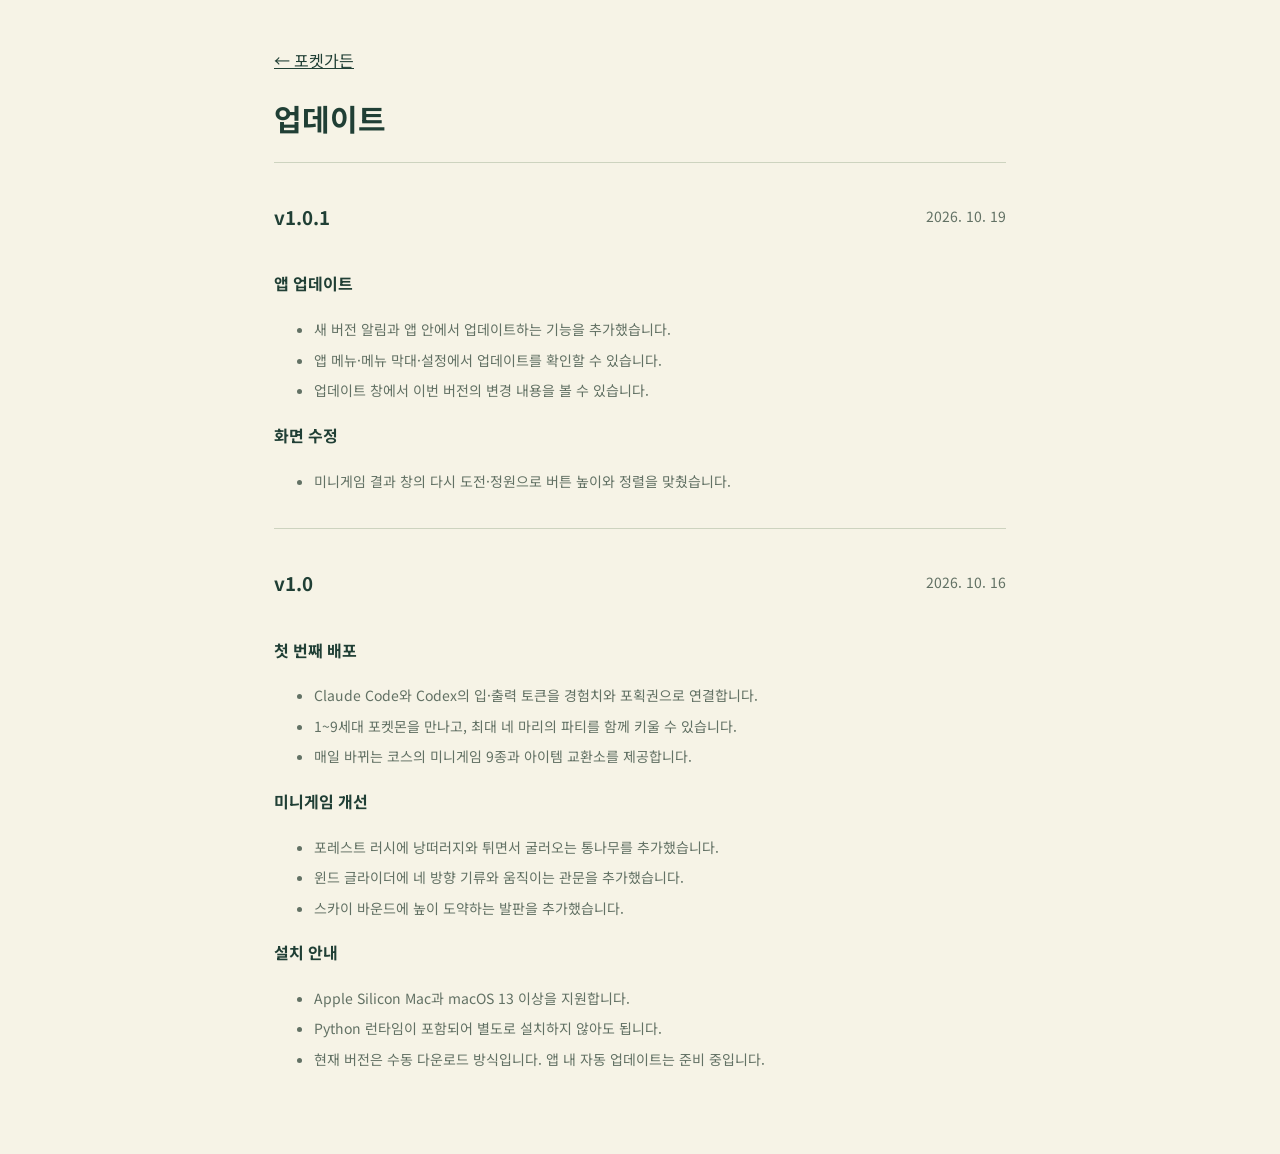
==== docs/release-notes.html @ b60295be "Update download website and release notes" ====
<!doctype html><html lang="ko"><meta charset="utf-8"><meta name="viewport" content="width=device-width, initial-scale=1"><title>포켓가든 업데이트</title><link rel="stylesheet" href="style.css?v=20261016-font-fix"><body><main class="release-page"><a href="./">← 포켓가든</a><h1>업데이트</h1><article class="release"><header><h3>v1.0.1</h3><time datetime="2026-10-19">2026. 10. 19</time></header><h4>앱 업데이트</h4><ul><li>새 버전 알림과 앱 안에서 업데이트하는 기능을 추가했습니다.</li><li>앱 메뉴·메뉴 막대·설정에서 업데이트를 확인할 수 있습니다.</li><li>업데이트 창에서 이번 버전의 변경 내용을 볼 수 있습니다.</li></ul><h4>화면 수정</h4><ul><li>미니게임 결과 창의 다시 도전·정원으로 버튼 높이와 정렬을 맞췄습니다.</li></ul></article><article class="release"><header><h3>v1.0</h3><time datetime="2026-10-16">2026. 10. 16</time></header><h4>첫 번째 배포</h4><ul><li>Claude Code와 Codex의 입·출력 토큰을 경험치와 포획권으로 연결합니다.</li><li>1~9세대 포켓몬을 만나고, 최대 네 마리의 파티를 함께 키울 수 있습니다.</li><li>매일 바뀌는 코스의 미니게임 9종과 아이템 교환소를 제공합니다.</li></ul><h4>미니게임 개선</h4><ul><li>포레스트 러시에 낭떠러지와 튀면서 굴러오는 통나무를 추가했습니다.</li><li>윈드 글라이더에 네 방향 기류와 움직이는 관문을 추가했습니다.</li><li>스카이 바운드에 높이 도약하는 발판을 추가했습니다.</li></ul><h4>설치 안내</h4><ul><li>Apple Silicon Mac과 macOS 13 이상을 지원합니다.</li><li>Python 런타임이 포함되어 별도로 설치하지 않아도 됩니다.</li><li>현재 버전은 수동 다운로드 방식입니다. 앱 내 자동 업데이트는 준비 중입니다.</li></ul></article></main></body></html>
---- docs/style.css ----
@import url('https://fonts.googleapis.com/css2?family=Noto+Sans+KR:wght@400;500;600;700;800;900&display=swap');
:root{--paper:#f6f3e6;--ink:#203f35;--muted:#627164;--line:#cdd3bf;--green:#738750}*{box-sizing:border-box}html{scroll-behavior:smooth;scroll-padding-top:90px}body{margin:0;background:var(--paper);color:var(--ink);font-family:'Noto Sans KR','Apple SD Gothic Neo',sans-serif;word-break:keep-all;line-height:1.6}a{color:inherit}button{font:inherit}button,a{-webkit-tap-highlight-color:transparent}a:focus-visible,button:focus-visible,summary:focus-visible{outline:3px solid #ad6a20;outline-offset:5px}.wrap{max-width:1160px;margin:auto;padding:0 32px}.site-header{border-bottom:1px solid var(--line);background:#f6f3e6f2;position:sticky;top:0;z-index:5;backdrop-filter:blur(12px)}nav{height:76px;display:flex;align-items:center;justify-content:space-between;gap:20px}.brand{display:flex;align-items:center;gap:10px;text-decoration:none;font-weight:800;font-size:22px}.brand img{width:27px;image-rendering:pixelated}.navlinks{display:flex;align-items:center;gap:28px;font-size:13px;font-weight:600}.navlinks a{text-decoration:none}.navlinks a:hover{text-decoration:underline;text-underline-offset:4px}.navdownload{background:var(--ink);color:var(--paper);padding:10px 18px;border-radius:6px}.hero{padding:76px 0 80px;display:grid;grid-template-columns:1fr 1fr;gap:50px;align-items:center}.eyebrow{font-size:13px;color:var(--muted);margin:0}.hero h1{font-size:clamp(38px,4.5vw,60px);letter-spacing:-2.5px;line-height:1.25;font-weight:800;margin:20px 0 24px}.hero h1 em{font-style:normal;color:var(--green)}.lead{font-size:17px;color:var(--muted);line-height:1.85;margin:0 0 30px}.download{display:inline-flex;align-items:center;justify-content:center;gap:12px;padding:16px 25px;min-height:56px;border-radius:7px;background:var(--ink);color:#fff6dc;text-decoration:none;font-weight:700;font-size:16px;box-shadow:0 3px 0 #132d25;transition:background .15s}.download:hover{background:#315743}.download svg{width:20px;height:20px;fill:none;stroke:currentColor;stroke-width:1.8}.compatibility{font-size:12px;margin:18px 0 3px;color:var(--muted)}.meta{font-size:12px;color:var(--muted);margin:0}.meta a{margin-left:14px;text-underline-offset:3px}.scene{position:relative;min-height:380px;background:#dbe5bc;overflow:hidden;border-radius:110px 110px 12px 12px;border:1px solid #b9c8a0;box-shadow:8px 9px 0 #e6e9d8;isolation:isolate}.scene:before{content:'';position:absolute;inset:0;background:radial-gradient(ellipse at 70% 24%,#fff7d6 0 9%,transparent 9.2%),linear-gradient(155deg,#cadfca,#dce4b6 65%);z-index:-2}.hill{position:absolute;width:700px;height:400px;left:-75px;bottom:-250px;background:#a4bf83;border-radius:50%;transform:rotate(-10deg);z-index:-1}.hill.second{bottom:-310px;left:-240px;background:#7f9e65;transform:rotate(9deg)}.scene .pixel{position:absolute;width:160px;height:160px;object-fit:contain;image-rendering:pixelated;filter:drop-shadow(0 8px 0 #4d75441c)}.scene .p1{left:1%;bottom:54px}.scene .p4{left:32%;bottom:80px;width:180px;height:180px}.scene .p7{right:0;bottom:38px}.scene .grass{position:absolute;width:65px;bottom:18px;left:30px;image-rendering:pixelated}.spark{position:absolute;font:24px Georgia;color:#fffbd5;top:90px;right:40px}h2{font-size:32px;letter-spacing:-1.2px;line-height:1.4;margin:0}p{margin-top:0}.section-lead{font-size:14px;color:var(--muted);margin:12px 0 0}.overview{border-top:1px solid var(--line);padding:64px 0;display:grid;grid-template-columns:.85fr 1.3fr;gap:60px;align-items:center}.features{margin:28px 0 0}.features>div{padding:14px 0;border-top:1px solid var(--line)}.features dt{font-size:15px;font-weight:700}.features dd{font-size:13px;color:var(--muted);margin:5px 0 0}figure{margin:0;min-width:0}.shotbutton{position:relative;display:block;width:100%;padding:0;border:1px solid #b4bea7;border-radius:8px;overflow:hidden;cursor:zoom-in;background:#dde3cf}.shot{width:100%;height:auto;display:block}.zoom-label{position:absolute;right:12px;bottom:12px;background:#f6f3e6eb;border-radius:4px;padding:4px 10px;font-size:11px;color:var(--ink)}figcaption{text-align:right;font-size:11px;color:var(--muted);padding-top:10px}.section{border-top:1px solid var(--line);padding:60px 0}.install{display:grid;grid-template-columns:1fr 360px;gap:38px 80px}.install-steps{list-style:none;counter-reset:install;display:grid;gap:20px;padding:0;margin:28px 0 0}.install-steps li{counter-increment:install;position:relative;padding-left:40px}.install-steps li:before{content:counter(install);position:absolute;left:0;top:1px;width:25px;height:25px;border:1px solid #acb998;text-align:center;border-radius:50%;font-size:12px;line-height:25px}.install-steps b{font-size:14px}.install-steps span{display:block;font-size:13px;color:var(--muted);margin-top:4px}.download-panel{padding:30px;background:#e9edda;border:1px solid #ccd4ba;border-radius:8px;align-self:start}.download-panel img{image-rendering:pixelated}.download-panel h3{margin:15px 0 5px;font-size:20px}.download-panel h3 span{font-weight:400;font-size:12px;margin-left:5px;color:var(--muted)}.download-panel p{font-size:12px;color:var(--muted);margin:0 0 22px}.download-panel .download{width:100%;padding-left:12px;padding-right:12px}.download-panel small{display:block;text-align:center;font-size:11px;color:var(--muted);margin-top:15px}.faq{grid-column:1/-1}.faq details{border-top:1px solid var(--line);padding:17px 0}.faq summary,.release-toggle summary{cursor:pointer;font-size:14px;font-weight:600}.faq p{font-size:13px;color:var(--muted);line-height:1.9;margin:12px 0 0;max-width:730px}.updates-heading{display:flex;justify-content:space-between;gap:20px;align-items:center;margin-bottom:24px}.updates-heading h2{font-size:25px}.textlink{font-size:12px;text-underline-offset:4px}.release-toggle{border-top:1px solid var(--line);padding:18px 0}.release-toggle summary{display:flex;align-items:center;gap:18px;list-style:none}.release-toggle summary::-webkit-details-marker{display:none}.release-toggle summary:after{content:'+';margin-left:auto;font-size:22px;font-weight:400}.release-toggle[open] summary:after{content:'−'}.release-toggle time{font-size:12px;color:var(--muted);font-weight:400}.release-toggle h4{font-size:13px;margin:20px 0 8px}.release-toggle ul{padding-left:19px;font-size:13px;color:var(--muted);line-height:1.9}.release-toggle p{font-size:13px;color:var(--muted)}footer{border-top:1px solid var(--line);padding:24px 0;font-size:11px;color:var(--muted)}footer .wrap{display:flex;justify-content:space-between;gap:20px}dialog{border:0;padding:16px;max-width:min(92vw,1080px);max-height:90vh;background:var(--paper);border-radius:10px}dialog::backdrop{background:#10271edd;backdrop-filter:blur(6px)}dialog img{max-width:100%;max-height:76vh;display:block;margin:auto}dialog button{display:block;margin:12px 0 0 auto;padding:9px 16px;background:var(--ink);color:white;border:0;border-radius:4px}.pending{background:#586c5d}.download-state{font-size:12px;color:var(--muted);margin:12px 0 0}.release-page{max-width:780px;padding:48px 24px;margin:auto}.release-page h1{font-size:30px}.release-page .release header{display:flex;justify-content:space-between;align-items:center}.release-page .release{border-top:1px solid var(--line);padding:20px 0}.release-page time,.release-page li{color:var(--muted);font-size:14px}.release-page li{margin:8px 0}@media(max-width:800px){.wrap{padding:0 22px}nav{height:68px}.brand{font-size:19px}.navlinks{gap:18px}.navlinks>a:first-child{display:none}.navdownload{padding:9px 12px}.hero{grid-template-columns:1fr;padding:38px 0 44px;gap:30px}.hero h1{font-size:42px;letter-spacing:-1.8px}.lead{font-size:15px;margin-bottom:24px}.scene{min-height:260px;border-radius:80px 80px 8px 8px}.scene .pixel{width:125px;height:125px}.scene .p1{left:0;bottom:24px}.scene .p4{left:31%;bottom:44px;width:135px;height:135px}.scene .p7{right:-5px;bottom:10px}.scene .grass{width:45px;bottom:10px;left:22px}.spark{top:50px;right:25px}.hill{bottom:-300px}.hill.second{bottom:-355px}.overview{grid-template-columns:1fr;padding:40px 0;gap:24px}.overview h2 br{display:none}h2{font-size:26px}.features{margin-top:20px}.install{grid-template-columns:1fr;gap:28px}.section{padding:40px 0}.download-panel{padding:24px}.faq{grid-column:auto}.release-toggle summary{gap:12px}footer .wrap{display:grid;gap:5px}.hero-copy .download{width:100%;max-width:350px}.compatibility{margin-top:16px}}@media(max-width:360px){.wrap{padding:0 16px}.hero h1{font-size:36px}.navlinks{gap:12px}.brand{font-size:17px}}@media(prefers-reduced-motion:reduce){html{scroll-behavior:auto}.download{transition:none}}

.moment-grid{display:grid;grid-template-columns:1fr 1fr;gap:28px;margin-top:28px}.moment-grid .shot{aspect-ratio:16/10;object-fit:contain;background:#202b35}.moment-grid figcaption{text-align:left;padding-top:16px}.moment-grid figcaption strong{display:block;font-size:16px;color:var(--ink);font-weight:700}.moment-grid figcaption span{display:block;font-size:13px;margin-top:5px}.capture-note{font-size:11px;color:var(--muted);margin:22px 0 0}@media(max-width:800px){.moment-grid{grid-template-columns:1fr;gap:28px}.moment-grid figcaption strong{font-size:15px}}

.preview-film{margin-top:28px;max-width:860px}.preview-film video{display:block;width:100%;aspect-ratio:16/9;background:#202b35;border-radius:8px}.game-shots{grid-template-columns:repeat(3,minmax(0,1fr))}.game-shots .shot{aspect-ratio:1.22;object-fit:cover;object-position:center}.game-shots figcaption strong{font-size:15px}#install-guide{width:min(92vw,560px);padding:32px}#install-guide h2{font-size:24px;padding-right:28px}#install-guide p{font-size:14px;color:var(--muted);margin-top:14px}#install-guide .guide-close{position:absolute;right:16px;top:12px;margin:0;font-size:20px}#install-guide details{margin:24px 0;font-size:14px}#install-guide .download{font-size:14px}.guide-retry:not([href]){display:none}@media(max-width:800px){.game-shots{grid-template-columns:1fr}.game-shots .shot{aspect-ratio:1.22}#install-guide{padding:24px}#install-guide h2{font-size:21px}}
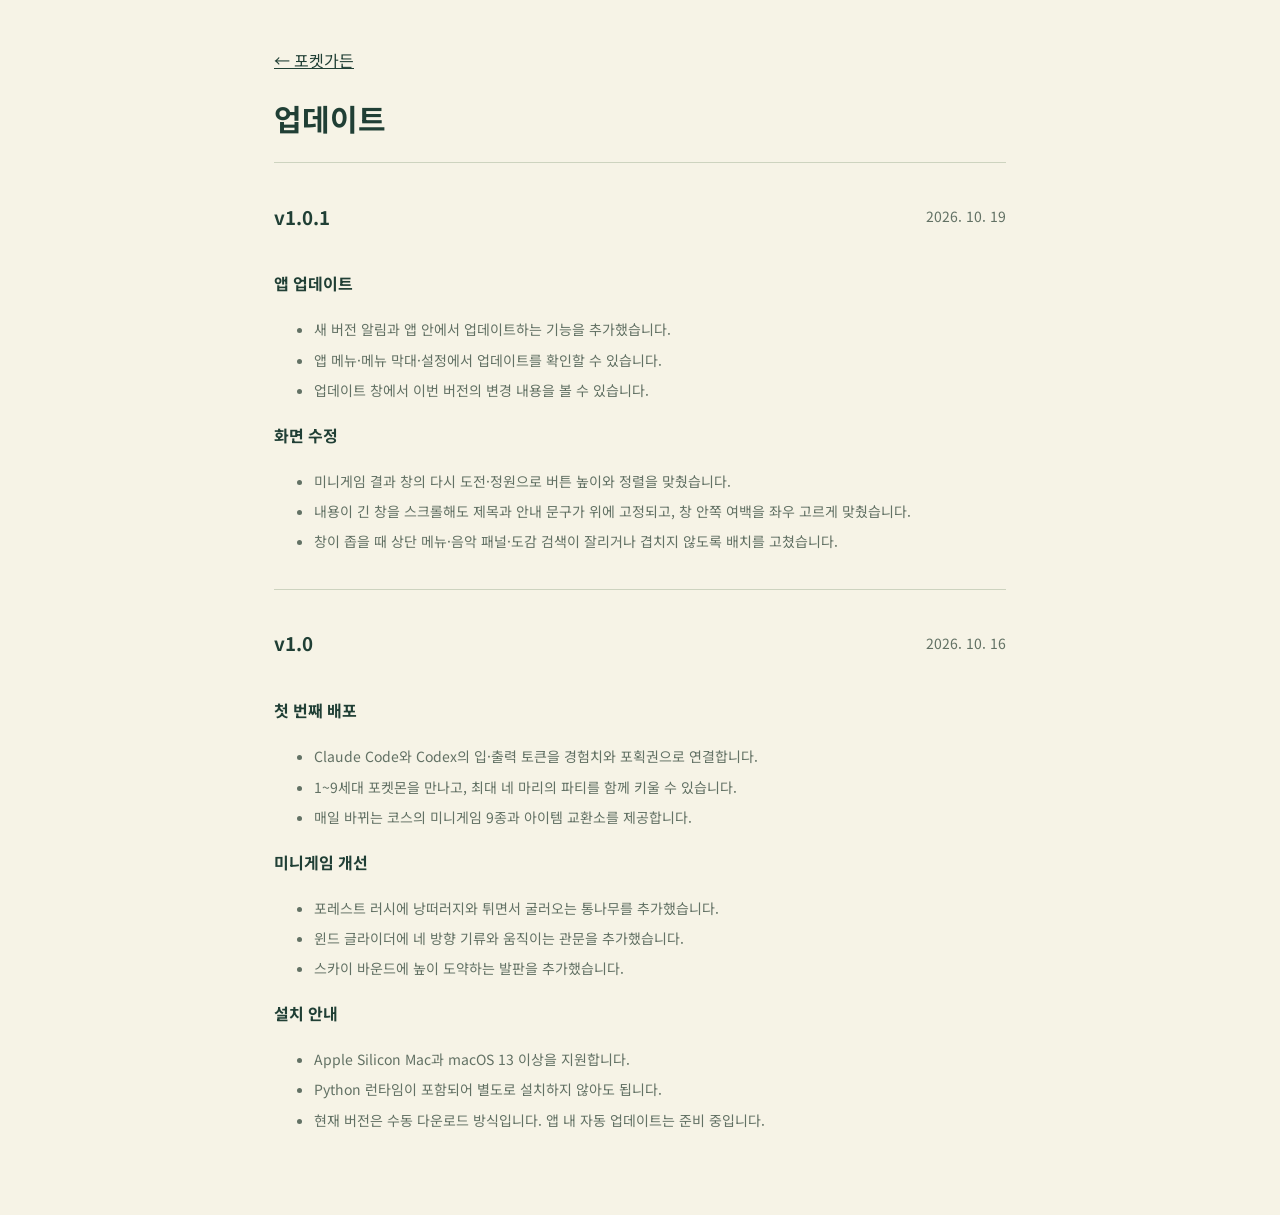
==== commit f998af47: "Update download website and release notes" ====
--- a/docs/release-notes.html
+++ b/docs/release-notes.html
@@ -1 +1 @@
-<!doctype html><html lang="ko"><meta charset="utf-8"><meta name="viewport" content="width=device-width, initial-scale=1"><title>포켓가든 업데이트</title><link rel="stylesheet" href="style.css?v=20261016-font-fix"><body><main class="release-page"><a href="./">← 포켓가든</a><h1>업데이트</h1><article class="release"><header><h3>v1.0.1</h3><time datetime="2026-10-19">2026. 10. 19</time></header><h4>앱 업데이트</h4><ul><li>새 버전 알림과 앱 안에서 업데이트하는 기능을 추가했습니다.</li><li>앱 메뉴·메뉴 막대·설정에서 업데이트를 확인할 수 있습니다.</li><li>업데이트 창에서 이번 버전의 변경 내용을 볼 수 있습니다.</li></ul><h4>화면 수정</h4><ul><li>미니게임 결과 창의 다시 도전·정원으로 버튼 높이와 정렬을 맞췄습니다.</li></ul></article><article class="release"><header><h3>v1.0</h3><time datetime="2026-10-16">2026. 10. 16</time></header><h4>첫 번째 배포</h4><ul><li>Claude Code와 Codex의 입·출력 토큰을 경험치와 포획권으로 연결합니다.</li><li>1~9세대 포켓몬을 만나고, 최대 네 마리의 파티를 함께 키울 수 있습니다.</li><li>매일 바뀌는 코스의 미니게임 9종과 아이템 교환소를 제공합니다.</li></ul><h4>미니게임 개선</h4><ul><li>포레스트 러시에 낭떠러지와 튀면서 굴러오는 통나무를 추가했습니다.</li><li>윈드 글라이더에 네 방향 기류와 움직이는 관문을 추가했습니다.</li><li>스카이 바운드에 높이 도약하는 발판을 추가했습니다.</li></ul><h4>설치 안내</h4><ul><li>Apple Silicon Mac과 macOS 13 이상을 지원합니다.</li><li>Python 런타임이 포함되어 별도로 설치하지 않아도 됩니다.</li><li>현재 버전은 수동 다운로드 방식입니다. 앱 내 자동 업데이트는 준비 중입니다.</li></ul></article></main></body></html>+<!doctype html><html lang="ko"><meta charset="utf-8"><meta name="viewport" content="width=device-width, initial-scale=1"><title>포켓가든 업데이트</title><link rel="stylesheet" href="style.css?v=20261016-font-fix"><body><main class="release-page"><a href="./">← 포켓가든</a><h1>업데이트</h1><article class="release"><header><h3>v1.0.1</h3><time datetime="2026-10-19">2026. 10. 19</time></header><h4>앱 업데이트</h4><ul><li>새 버전 알림과 앱 안에서 업데이트하는 기능을 추가했습니다.</li><li>앱 메뉴·메뉴 막대·설정에서 업데이트를 확인할 수 있습니다.</li><li>업데이트 창에서 이번 버전의 변경 내용을 볼 수 있습니다.</li></ul><h4>화면 수정</h4><ul><li>미니게임 결과 창의 다시 도전·정원으로 버튼 높이와 정렬을 맞췄습니다.</li><li>내용이 긴 창을 스크롤해도 제목과 안내 문구가 위에 고정되고, 창 안쪽 여백을 좌우 고르게 맞췄습니다.</li><li>창이 좁을 때 상단 메뉴·음악 패널·도감 검색이 잘리거나 겹치지 않도록 배치를 고쳤습니다.</li></ul></article><article class="release"><header><h3>v1.0</h3><time datetime="2026-10-16">2026. 10. 16</time></header><h4>첫 번째 배포</h4><ul><li>Claude Code와 Codex의 입·출력 토큰을 경험치와 포획권으로 연결합니다.</li><li>1~9세대 포켓몬을 만나고, 최대 네 마리의 파티를 함께 키울 수 있습니다.</li><li>매일 바뀌는 코스의 미니게임 9종과 아이템 교환소를 제공합니다.</li></ul><h4>미니게임 개선</h4><ul><li>포레스트 러시에 낭떠러지와 튀면서 굴러오는 통나무를 추가했습니다.</li><li>윈드 글라이더에 네 방향 기류와 움직이는 관문을 추가했습니다.</li><li>스카이 바운드에 높이 도약하는 발판을 추가했습니다.</li></ul><h4>설치 안내</h4><ul><li>Apple Silicon Mac과 macOS 13 이상을 지원합니다.</li><li>Python 런타임이 포함되어 별도로 설치하지 않아도 됩니다.</li><li>현재 버전은 수동 다운로드 방식입니다. 앱 내 자동 업데이트는 준비 중입니다.</li></ul></article></main></body></html>
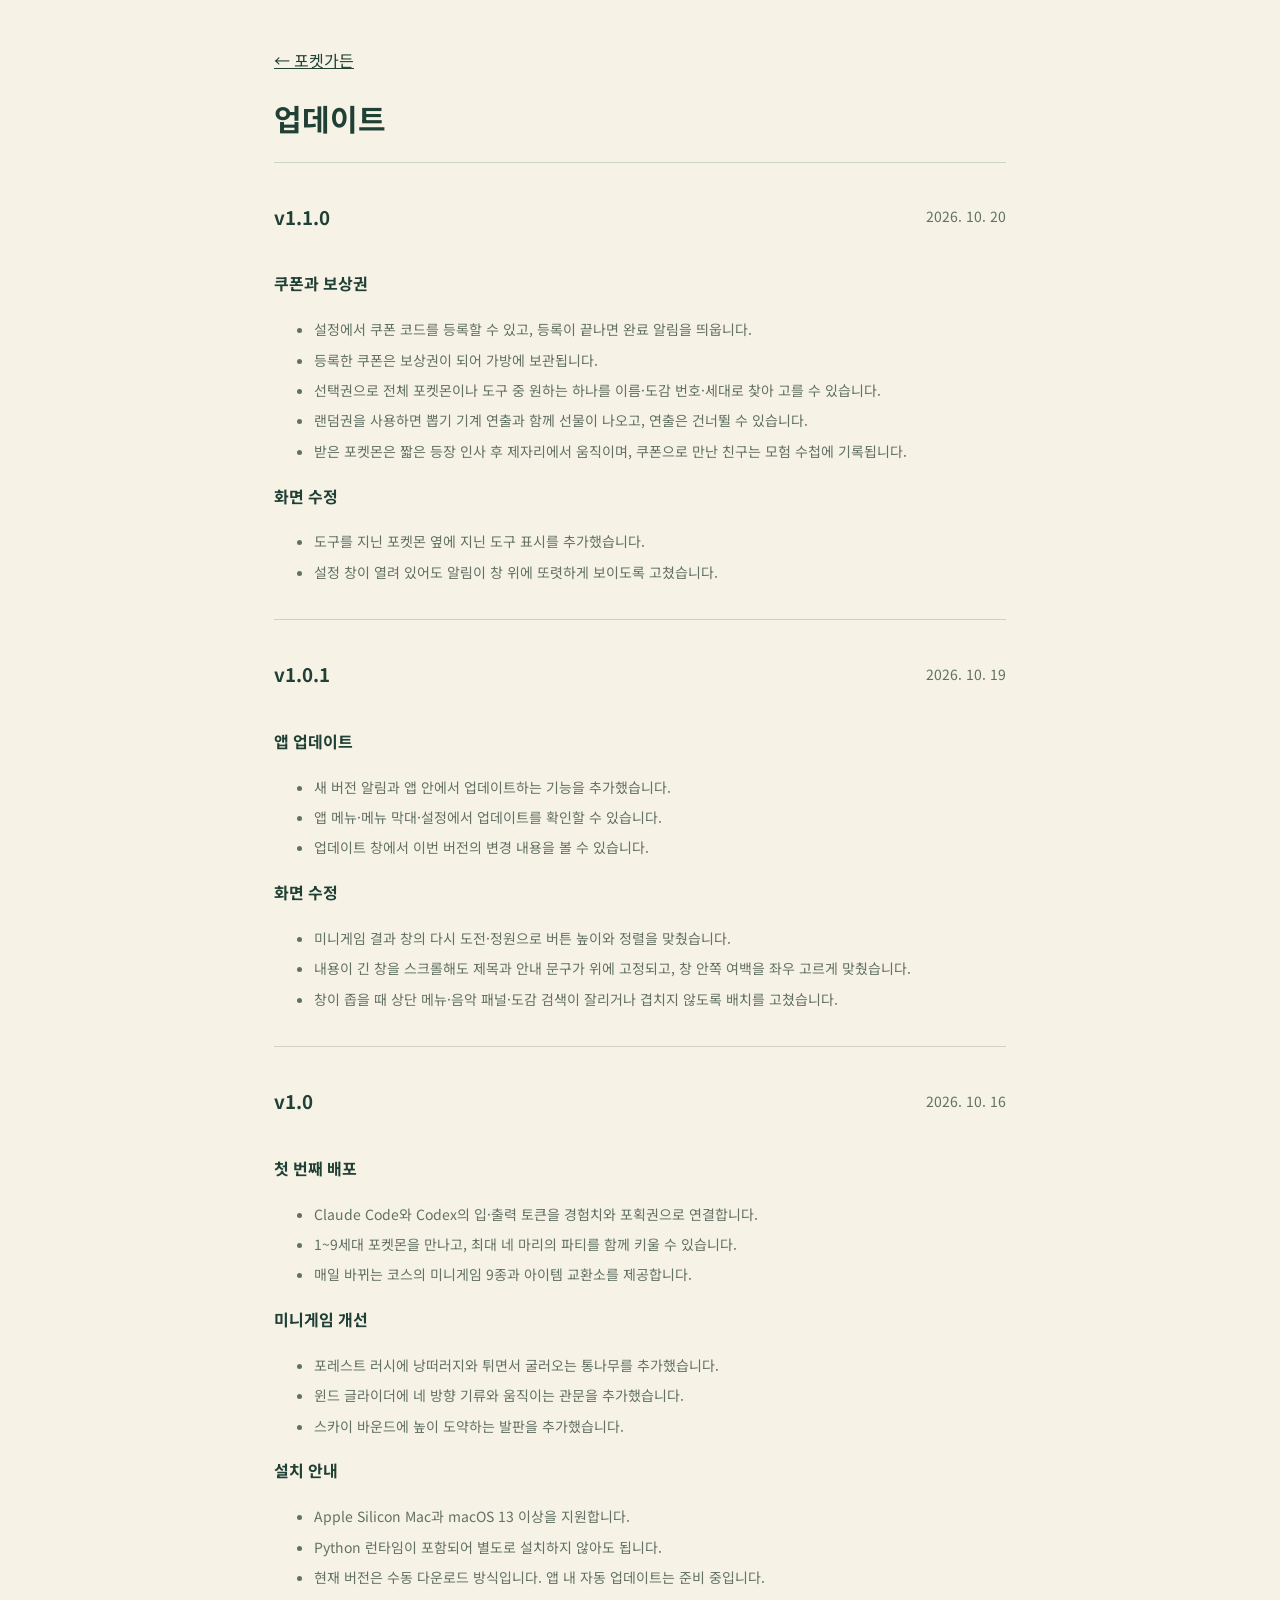
==== commit d2b3bb92: "Update download website and release notes" ====
--- a/docs/release-notes.html
+++ b/docs/release-notes.html
@@ -1 +1 @@
-<!doctype html><html lang="ko"><meta charset="utf-8"><meta name="viewport" content="width=device-width, initial-scale=1"><title>포켓가든 업데이트</title><link rel="stylesheet" href="style.css?v=20261016-font-fix"><body><main class="release-page"><a href="./">← 포켓가든</a><h1>업데이트</h1><article class="release"><header><h3>v1.0.1</h3><time datetime="2026-10-19">2026. 10. 19</time></header><h4>앱 업데이트</h4><ul><li>새 버전 알림과 앱 안에서 업데이트하는 기능을 추가했습니다.</li><li>앱 메뉴·메뉴 막대·설정에서 업데이트를 확인할 수 있습니다.</li><li>업데이트 창에서 이번 버전의 변경 내용을 볼 수 있습니다.</li></ul><h4>화면 수정</h4><ul><li>미니게임 결과 창의 다시 도전·정원으로 버튼 높이와 정렬을 맞췄습니다.</li><li>내용이 긴 창을 스크롤해도 제목과 안내 문구가 위에 고정되고, 창 안쪽 여백을 좌우 고르게 맞췄습니다.</li><li>창이 좁을 때 상단 메뉴·음악 패널·도감 검색이 잘리거나 겹치지 않도록 배치를 고쳤습니다.</li></ul></article><article class="release"><header><h3>v1.0</h3><time datetime="2026-10-16">2026. 10. 16</time></header><h4>첫 번째 배포</h4><ul><li>Claude Code와 Codex의 입·출력 토큰을 경험치와 포획권으로 연결합니다.</li><li>1~9세대 포켓몬을 만나고, 최대 네 마리의 파티를 함께 키울 수 있습니다.</li><li>매일 바뀌는 코스의 미니게임 9종과 아이템 교환소를 제공합니다.</li></ul><h4>미니게임 개선</h4><ul><li>포레스트 러시에 낭떠러지와 튀면서 굴러오는 통나무를 추가했습니다.</li><li>윈드 글라이더에 네 방향 기류와 움직이는 관문을 추가했습니다.</li><li>스카이 바운드에 높이 도약하는 발판을 추가했습니다.</li></ul><h4>설치 안내</h4><ul><li>Apple Silicon Mac과 macOS 13 이상을 지원합니다.</li><li>Python 런타임이 포함되어 별도로 설치하지 않아도 됩니다.</li><li>현재 버전은 수동 다운로드 방식입니다. 앱 내 자동 업데이트는 준비 중입니다.</li></ul></article></main></body></html>+<!doctype html><html lang="ko"><meta charset="utf-8"><meta name="viewport" content="width=device-width, initial-scale=1"><title>포켓가든 업데이트</title><link rel="stylesheet" href="style.css?v=20261016-font-fix"><body><main class="release-page"><a href="./">← 포켓가든</a><h1>업데이트</h1><article class="release"><header><h3>v1.1.0</h3><time datetime="2026-10-20">2026. 10. 20</time></header><h4>쿠폰과 보상권</h4><ul><li>설정에서 쿠폰 코드를 등록할 수 있고, 등록이 끝나면 완료 알림을 띄웁니다.</li><li>등록한 쿠폰은 보상권이 되어 가방에 보관됩니다.</li><li>선택권으로 전체 포켓몬이나 도구 중 원하는 하나를 이름·도감 번호·세대로 찾아 고를 수 있습니다.</li><li>랜덤권을 사용하면 뽑기 기계 연출과 함께 선물이 나오고, 연출은 건너뛸 수 있습니다.</li><li>받은 포켓몬은 짧은 등장 인사 후 제자리에서 움직이며, 쿠폰으로 만난 친구는 모험 수첩에 기록됩니다.</li></ul><h4>화면 수정</h4><ul><li>도구를 지닌 포켓몬 옆에 지닌 도구 표시를 추가했습니다.</li><li>설정 창이 열려 있어도 알림이 창 위에 또렷하게 보이도록 고쳤습니다.</li></ul></article><article class="release"><header><h3>v1.0.1</h3><time datetime="2026-10-19">2026. 10. 19</time></header><h4>앱 업데이트</h4><ul><li>새 버전 알림과 앱 안에서 업데이트하는 기능을 추가했습니다.</li><li>앱 메뉴·메뉴 막대·설정에서 업데이트를 확인할 수 있습니다.</li><li>업데이트 창에서 이번 버전의 변경 내용을 볼 수 있습니다.</li></ul><h4>화면 수정</h4><ul><li>미니게임 결과 창의 다시 도전·정원으로 버튼 높이와 정렬을 맞췄습니다.</li><li>내용이 긴 창을 스크롤해도 제목과 안내 문구가 위에 고정되고, 창 안쪽 여백을 좌우 고르게 맞췄습니다.</li><li>창이 좁을 때 상단 메뉴·음악 패널·도감 검색이 잘리거나 겹치지 않도록 배치를 고쳤습니다.</li></ul></article><article class="release"><header><h3>v1.0</h3><time datetime="2026-10-16">2026. 10. 16</time></header><h4>첫 번째 배포</h4><ul><li>Claude Code와 Codex의 입·출력 토큰을 경험치와 포획권으로 연결합니다.</li><li>1~9세대 포켓몬을 만나고, 최대 네 마리의 파티를 함께 키울 수 있습니다.</li><li>매일 바뀌는 코스의 미니게임 9종과 아이템 교환소를 제공합니다.</li></ul><h4>미니게임 개선</h4><ul><li>포레스트 러시에 낭떠러지와 튀면서 굴러오는 통나무를 추가했습니다.</li><li>윈드 글라이더에 네 방향 기류와 움직이는 관문을 추가했습니다.</li><li>스카이 바운드에 높이 도약하는 발판을 추가했습니다.</li></ul><h4>설치 안내</h4><ul><li>Apple Silicon Mac과 macOS 13 이상을 지원합니다.</li><li>Python 런타임이 포함되어 별도로 설치하지 않아도 됩니다.</li><li>현재 버전은 수동 다운로드 방식입니다. 앱 내 자동 업데이트는 준비 중입니다.</li></ul></article></main></body></html>
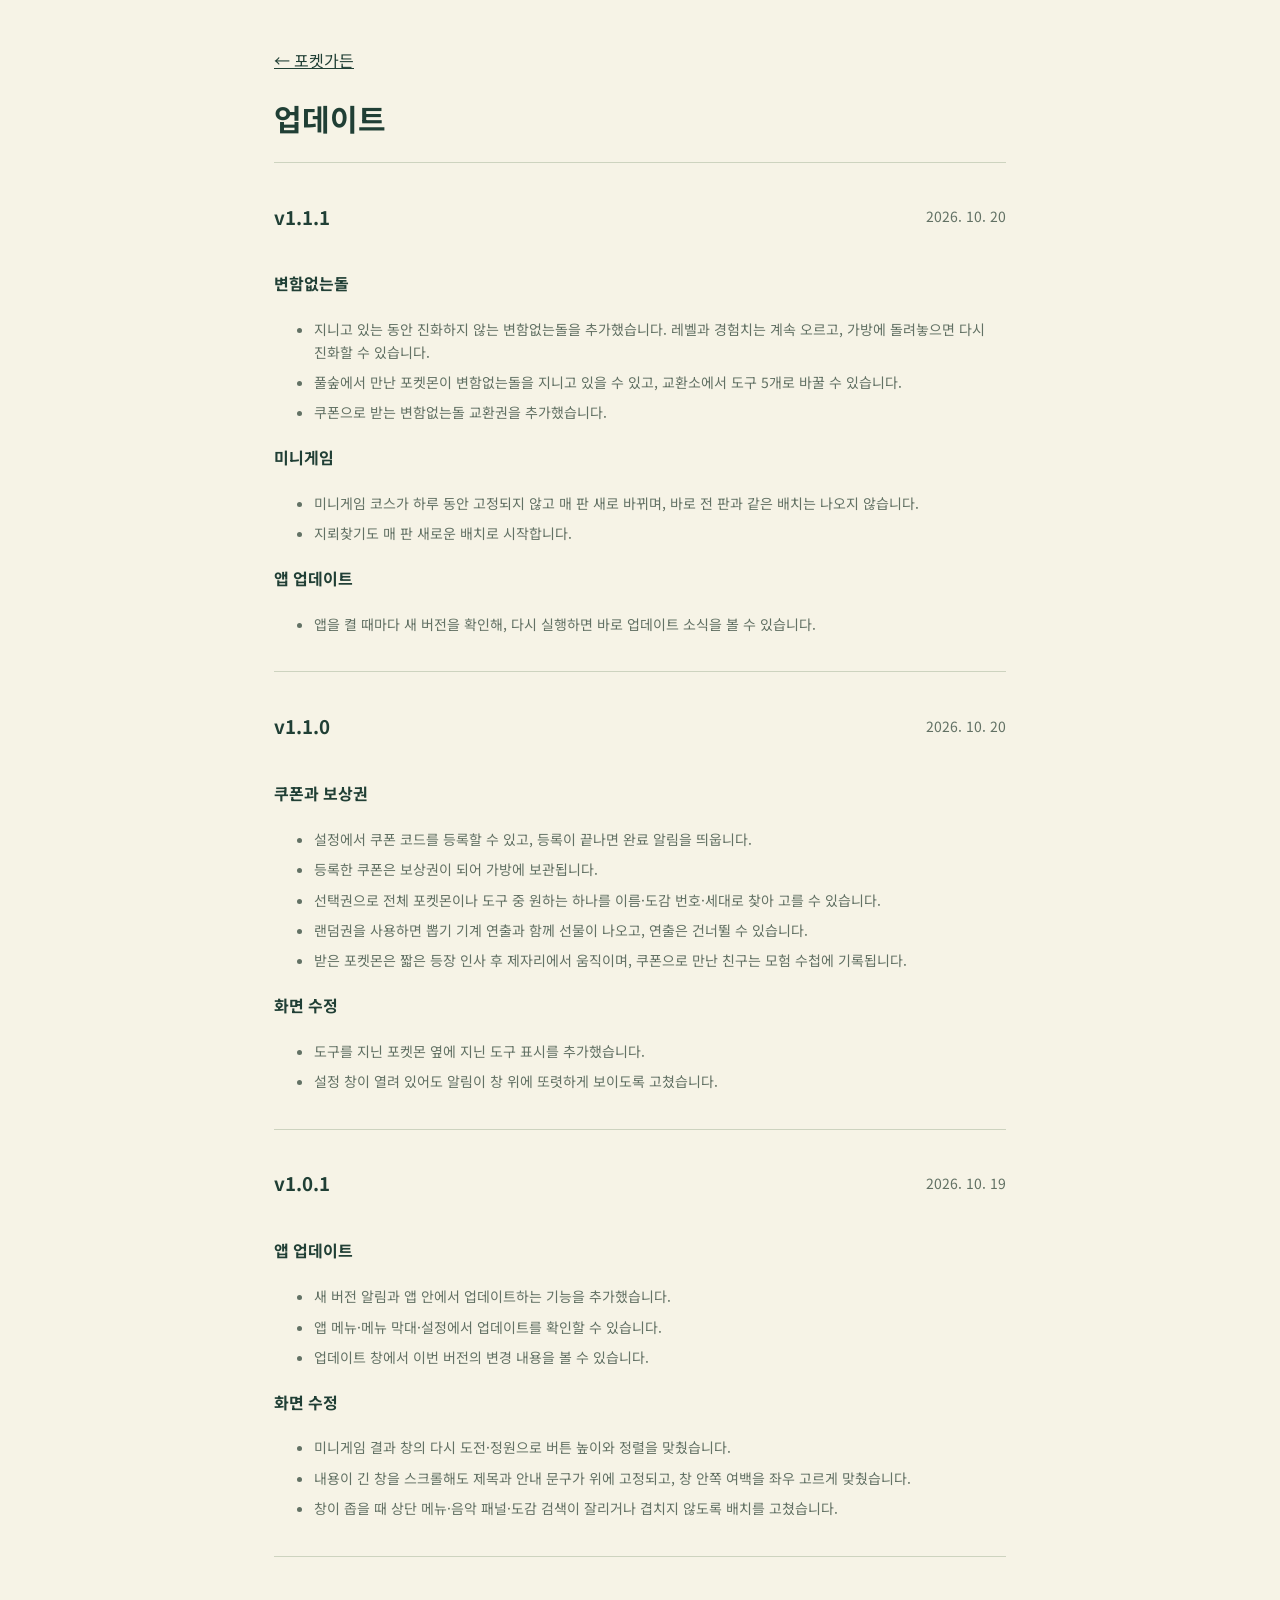
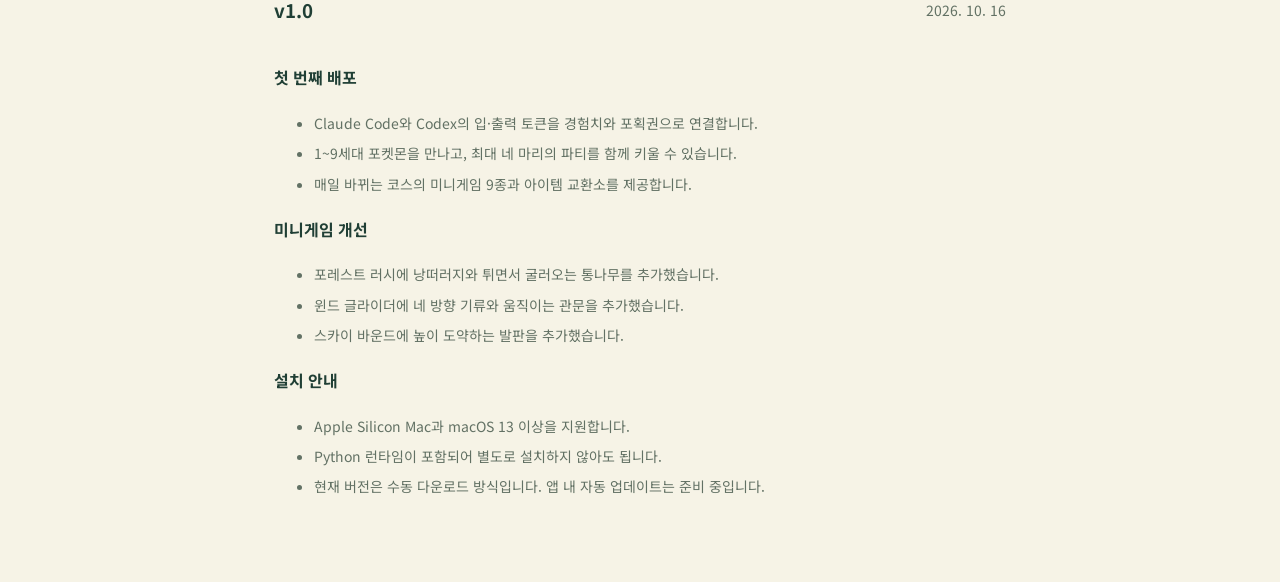
==== commit b5e94e79: "Update download website and release notes" ====
--- a/docs/release-notes.html
+++ b/docs/release-notes.html
@@ -1 +1 @@
-<!doctype html><html lang="ko"><meta charset="utf-8"><meta name="viewport" content="width=device-width, initial-scale=1"><title>포켓가든 업데이트</title><link rel="stylesheet" href="style.css?v=20261016-font-fix"><body><main class="release-page"><a href="./">← 포켓가든</a><h1>업데이트</h1><article class="release"><header><h3>v1.1.0</h3><time datetime="2026-10-20">2026. 10. 20</time></header><h4>쿠폰과 보상권</h4><ul><li>설정에서 쿠폰 코드를 등록할 수 있고, 등록이 끝나면 완료 알림을 띄웁니다.</li><li>등록한 쿠폰은 보상권이 되어 가방에 보관됩니다.</li><li>선택권으로 전체 포켓몬이나 도구 중 원하는 하나를 이름·도감 번호·세대로 찾아 고를 수 있습니다.</li><li>랜덤권을 사용하면 뽑기 기계 연출과 함께 선물이 나오고, 연출은 건너뛸 수 있습니다.</li><li>받은 포켓몬은 짧은 등장 인사 후 제자리에서 움직이며, 쿠폰으로 만난 친구는 모험 수첩에 기록됩니다.</li></ul><h4>화면 수정</h4><ul><li>도구를 지닌 포켓몬 옆에 지닌 도구 표시를 추가했습니다.</li><li>설정 창이 열려 있어도 알림이 창 위에 또렷하게 보이도록 고쳤습니다.</li></ul></article><article class="release"><header><h3>v1.0.1</h3><time datetime="2026-10-19">2026. 10. 19</time></header><h4>앱 업데이트</h4><ul><li>새 버전 알림과 앱 안에서 업데이트하는 기능을 추가했습니다.</li><li>앱 메뉴·메뉴 막대·설정에서 업데이트를 확인할 수 있습니다.</li><li>업데이트 창에서 이번 버전의 변경 내용을 볼 수 있습니다.</li></ul><h4>화면 수정</h4><ul><li>미니게임 결과 창의 다시 도전·정원으로 버튼 높이와 정렬을 맞췄습니다.</li><li>내용이 긴 창을 스크롤해도 제목과 안내 문구가 위에 고정되고, 창 안쪽 여백을 좌우 고르게 맞췄습니다.</li><li>창이 좁을 때 상단 메뉴·음악 패널·도감 검색이 잘리거나 겹치지 않도록 배치를 고쳤습니다.</li></ul></article><article class="release"><header><h3>v1.0</h3><time datetime="2026-10-16">2026. 10. 16</time></header><h4>첫 번째 배포</h4><ul><li>Claude Code와 Codex의 입·출력 토큰을 경험치와 포획권으로 연결합니다.</li><li>1~9세대 포켓몬을 만나고, 최대 네 마리의 파티를 함께 키울 수 있습니다.</li><li>매일 바뀌는 코스의 미니게임 9종과 아이템 교환소를 제공합니다.</li></ul><h4>미니게임 개선</h4><ul><li>포레스트 러시에 낭떠러지와 튀면서 굴러오는 통나무를 추가했습니다.</li><li>윈드 글라이더에 네 방향 기류와 움직이는 관문을 추가했습니다.</li><li>스카이 바운드에 높이 도약하는 발판을 추가했습니다.</li></ul><h4>설치 안내</h4><ul><li>Apple Silicon Mac과 macOS 13 이상을 지원합니다.</li><li>Python 런타임이 포함되어 별도로 설치하지 않아도 됩니다.</li><li>현재 버전은 수동 다운로드 방식입니다. 앱 내 자동 업데이트는 준비 중입니다.</li></ul></article></main></body></html>+<!doctype html><html lang="ko"><meta charset="utf-8"><meta name="viewport" content="width=device-width, initial-scale=1"><title>포켓가든 업데이트</title><link rel="stylesheet" href="style.css?v=20261016-font-fix"><body><main class="release-page"><a href="./">← 포켓가든</a><h1>업데이트</h1><article class="release"><header><h3>v1.1.1</h3><time datetime="2026-10-20">2026. 10. 20</time></header><h4>변함없는돌</h4><ul><li>지니고 있는 동안 진화하지 않는 변함없는돌을 추가했습니다. 레벨과 경험치는 계속 오르고, 가방에 돌려놓으면 다시 진화할 수 있습니다.</li><li>풀숲에서 만난 포켓몬이 변함없는돌을 지니고 있을 수 있고, 교환소에서 도구 5개로 바꿀 수 있습니다.</li><li>쿠폰으로 받는 변함없는돌 교환권을 추가했습니다.</li></ul><h4>미니게임</h4><ul><li>미니게임 코스가 하루 동안 고정되지 않고 매 판 새로 바뀌며, 바로 전 판과 같은 배치는 나오지 않습니다.</li><li>지뢰찾기도 매 판 새로운 배치로 시작합니다.</li></ul><h4>앱 업데이트</h4><ul><li>앱을 켤 때마다 새 버전을 확인해, 다시 실행하면 바로 업데이트 소식을 볼 수 있습니다.</li></ul></article><article class="release"><header><h3>v1.1.0</h3><time datetime="2026-10-20">2026. 10. 20</time></header><h4>쿠폰과 보상권</h4><ul><li>설정에서 쿠폰 코드를 등록할 수 있고, 등록이 끝나면 완료 알림을 띄웁니다.</li><li>등록한 쿠폰은 보상권이 되어 가방에 보관됩니다.</li><li>선택권으로 전체 포켓몬이나 도구 중 원하는 하나를 이름·도감 번호·세대로 찾아 고를 수 있습니다.</li><li>랜덤권을 사용하면 뽑기 기계 연출과 함께 선물이 나오고, 연출은 건너뛸 수 있습니다.</li><li>받은 포켓몬은 짧은 등장 인사 후 제자리에서 움직이며, 쿠폰으로 만난 친구는 모험 수첩에 기록됩니다.</li></ul><h4>화면 수정</h4><ul><li>도구를 지닌 포켓몬 옆에 지닌 도구 표시를 추가했습니다.</li><li>설정 창이 열려 있어도 알림이 창 위에 또렷하게 보이도록 고쳤습니다.</li></ul></article><article class="release"><header><h3>v1.0.1</h3><time datetime="2026-10-19">2026. 10. 19</time></header><h4>앱 업데이트</h4><ul><li>새 버전 알림과 앱 안에서 업데이트하는 기능을 추가했습니다.</li><li>앱 메뉴·메뉴 막대·설정에서 업데이트를 확인할 수 있습니다.</li><li>업데이트 창에서 이번 버전의 변경 내용을 볼 수 있습니다.</li></ul><h4>화면 수정</h4><ul><li>미니게임 결과 창의 다시 도전·정원으로 버튼 높이와 정렬을 맞췄습니다.</li><li>내용이 긴 창을 스크롤해도 제목과 안내 문구가 위에 고정되고, 창 안쪽 여백을 좌우 고르게 맞췄습니다.</li><li>창이 좁을 때 상단 메뉴·음악 패널·도감 검색이 잘리거나 겹치지 않도록 배치를 고쳤습니다.</li></ul></article><article class="release"><header><h3>v1.0</h3><time datetime="2026-10-16">2026. 10. 16</time></header><h4>첫 번째 배포</h4><ul><li>Claude Code와 Codex의 입·출력 토큰을 경험치와 포획권으로 연결합니다.</li><li>1~9세대 포켓몬을 만나고, 최대 네 마리의 파티를 함께 키울 수 있습니다.</li><li>매일 바뀌는 코스의 미니게임 9종과 아이템 교환소를 제공합니다.</li></ul><h4>미니게임 개선</h4><ul><li>포레스트 러시에 낭떠러지와 튀면서 굴러오는 통나무를 추가했습니다.</li><li>윈드 글라이더에 네 방향 기류와 움직이는 관문을 추가했습니다.</li><li>스카이 바운드에 높이 도약하는 발판을 추가했습니다.</li></ul><h4>설치 안내</h4><ul><li>Apple Silicon Mac과 macOS 13 이상을 지원합니다.</li><li>Python 런타임이 포함되어 별도로 설치하지 않아도 됩니다.</li><li>현재 버전은 수동 다운로드 방식입니다. 앱 내 자동 업데이트는 준비 중입니다.</li></ul></article></main></body></html>
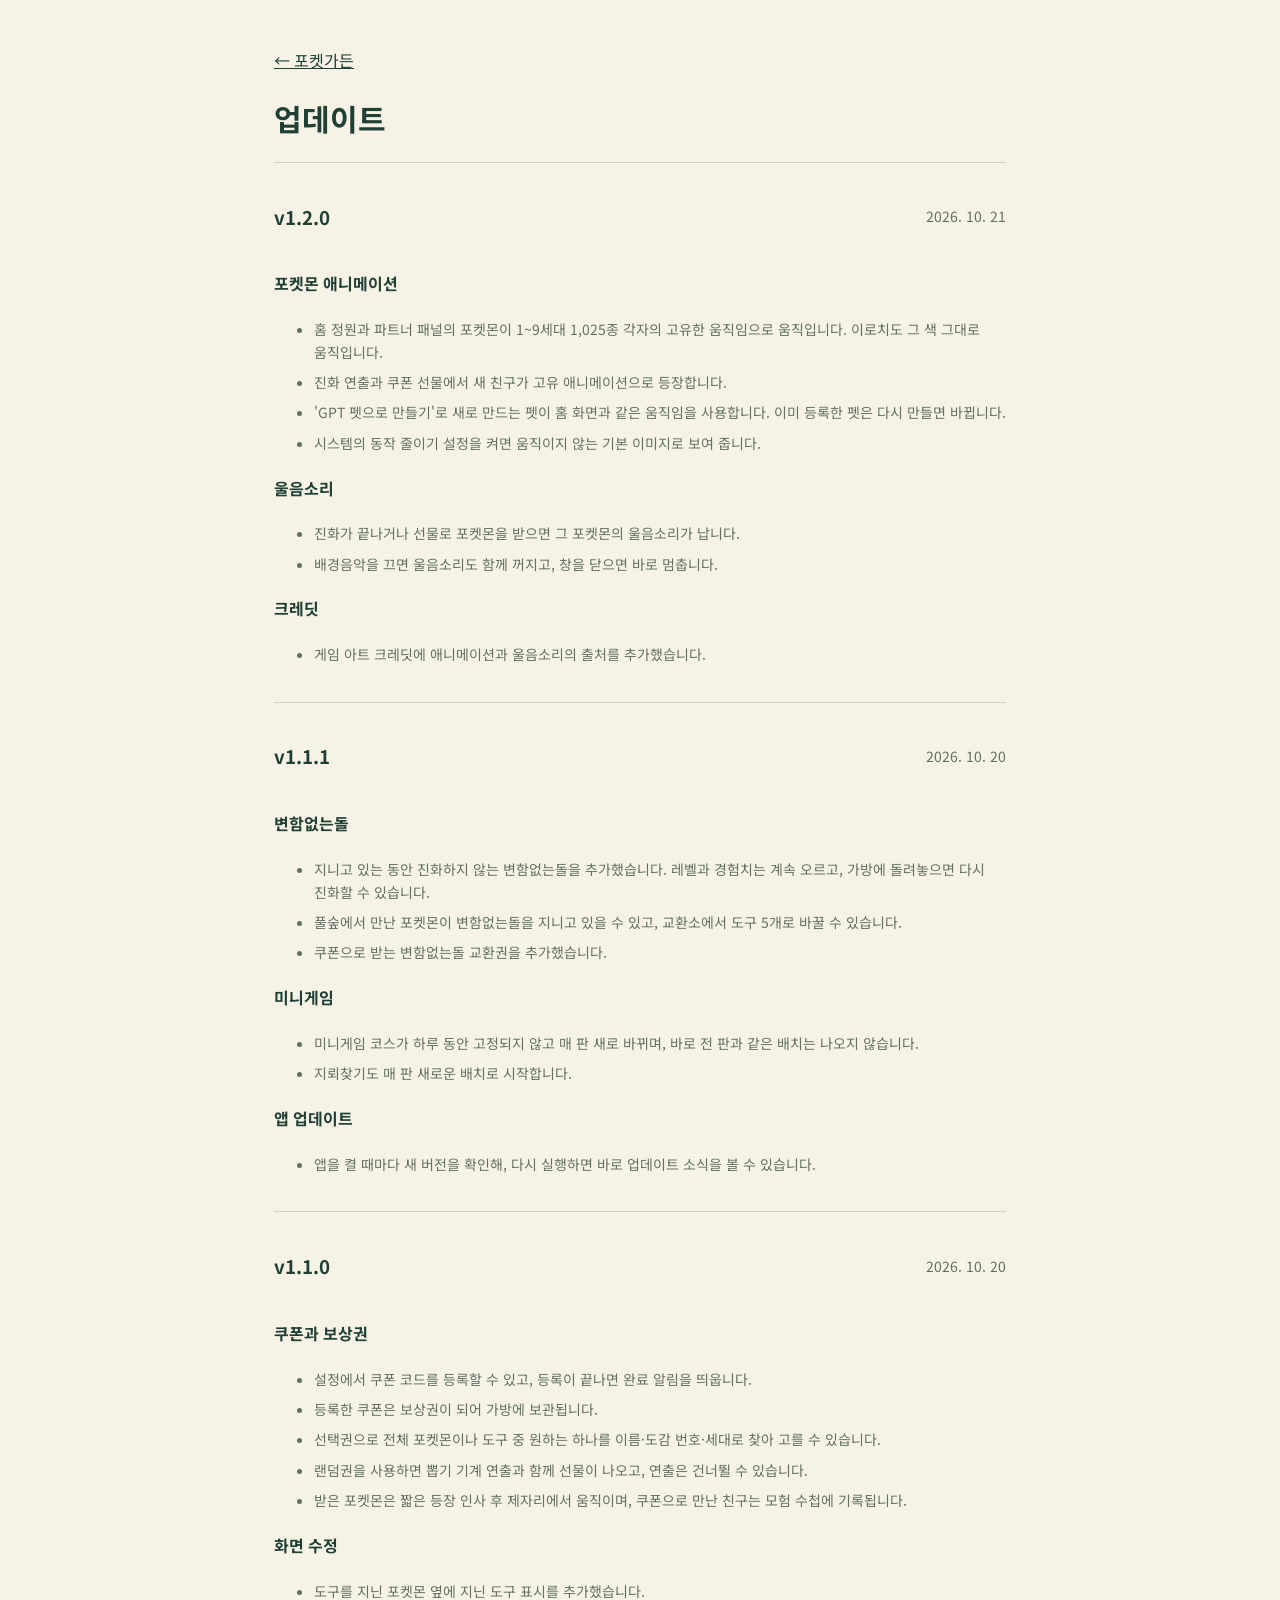
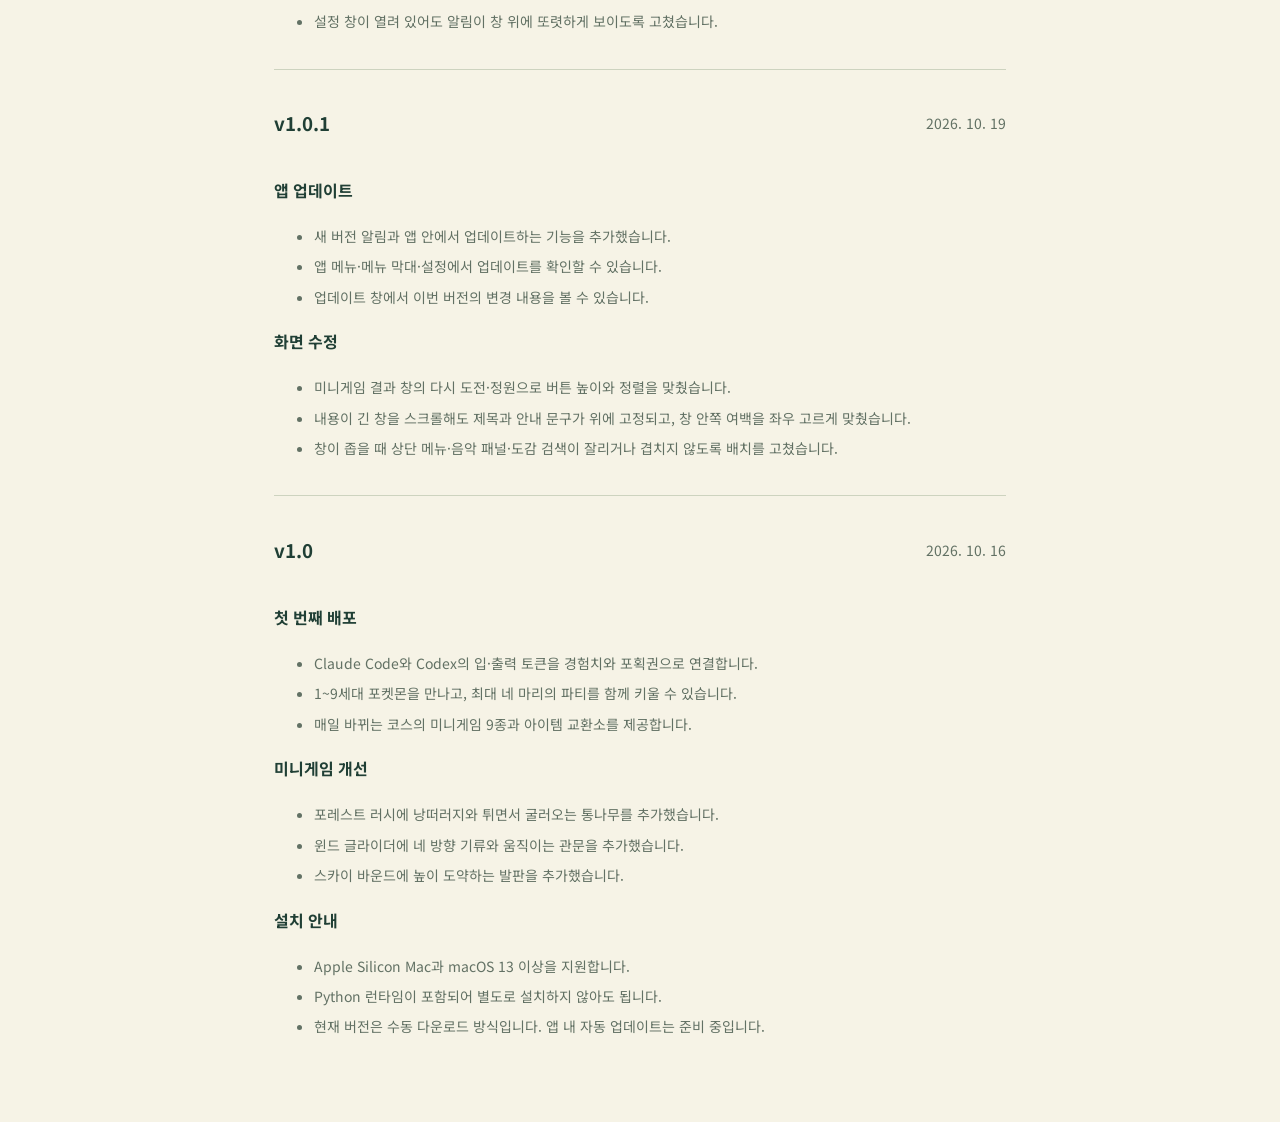
==== commit 5b9f0df5: "Update download website and release notes" ====
--- a/docs/release-notes.html
+++ b/docs/release-notes.html
@@ -1 +1 @@
-<!doctype html><html lang="ko"><meta charset="utf-8"><meta name="viewport" content="width=device-width, initial-scale=1"><title>포켓가든 업데이트</title><link rel="stylesheet" href="style.css?v=20261016-font-fix"><body><main class="release-page"><a href="./">← 포켓가든</a><h1>업데이트</h1><article class="release"><header><h3>v1.1.1</h3><time datetime="2026-10-20">2026. 10. 20</time></header><h4>변함없는돌</h4><ul><li>지니고 있는 동안 진화하지 않는 변함없는돌을 추가했습니다. 레벨과 경험치는 계속 오르고, 가방에 돌려놓으면 다시 진화할 수 있습니다.</li><li>풀숲에서 만난 포켓몬이 변함없는돌을 지니고 있을 수 있고, 교환소에서 도구 5개로 바꿀 수 있습니다.</li><li>쿠폰으로 받는 변함없는돌 교환권을 추가했습니다.</li></ul><h4>미니게임</h4><ul><li>미니게임 코스가 하루 동안 고정되지 않고 매 판 새로 바뀌며, 바로 전 판과 같은 배치는 나오지 않습니다.</li><li>지뢰찾기도 매 판 새로운 배치로 시작합니다.</li></ul><h4>앱 업데이트</h4><ul><li>앱을 켤 때마다 새 버전을 확인해, 다시 실행하면 바로 업데이트 소식을 볼 수 있습니다.</li></ul></article><article class="release"><header><h3>v1.1.0</h3><time datetime="2026-10-20">2026. 10. 20</time></header><h4>쿠폰과 보상권</h4><ul><li>설정에서 쿠폰 코드를 등록할 수 있고, 등록이 끝나면 완료 알림을 띄웁니다.</li><li>등록한 쿠폰은 보상권이 되어 가방에 보관됩니다.</li><li>선택권으로 전체 포켓몬이나 도구 중 원하는 하나를 이름·도감 번호·세대로 찾아 고를 수 있습니다.</li><li>랜덤권을 사용하면 뽑기 기계 연출과 함께 선물이 나오고, 연출은 건너뛸 수 있습니다.</li><li>받은 포켓몬은 짧은 등장 인사 후 제자리에서 움직이며, 쿠폰으로 만난 친구는 모험 수첩에 기록됩니다.</li></ul><h4>화면 수정</h4><ul><li>도구를 지닌 포켓몬 옆에 지닌 도구 표시를 추가했습니다.</li><li>설정 창이 열려 있어도 알림이 창 위에 또렷하게 보이도록 고쳤습니다.</li></ul></article><article class="release"><header><h3>v1.0.1</h3><time datetime="2026-10-19">2026. 10. 19</time></header><h4>앱 업데이트</h4><ul><li>새 버전 알림과 앱 안에서 업데이트하는 기능을 추가했습니다.</li><li>앱 메뉴·메뉴 막대·설정에서 업데이트를 확인할 수 있습니다.</li><li>업데이트 창에서 이번 버전의 변경 내용을 볼 수 있습니다.</li></ul><h4>화면 수정</h4><ul><li>미니게임 결과 창의 다시 도전·정원으로 버튼 높이와 정렬을 맞췄습니다.</li><li>내용이 긴 창을 스크롤해도 제목과 안내 문구가 위에 고정되고, 창 안쪽 여백을 좌우 고르게 맞췄습니다.</li><li>창이 좁을 때 상단 메뉴·음악 패널·도감 검색이 잘리거나 겹치지 않도록 배치를 고쳤습니다.</li></ul></article><article class="release"><header><h3>v1.0</h3><time datetime="2026-10-16">2026. 10. 16</time></header><h4>첫 번째 배포</h4><ul><li>Claude Code와 Codex의 입·출력 토큰을 경험치와 포획권으로 연결합니다.</li><li>1~9세대 포켓몬을 만나고, 최대 네 마리의 파티를 함께 키울 수 있습니다.</li><li>매일 바뀌는 코스의 미니게임 9종과 아이템 교환소를 제공합니다.</li></ul><h4>미니게임 개선</h4><ul><li>포레스트 러시에 낭떠러지와 튀면서 굴러오는 통나무를 추가했습니다.</li><li>윈드 글라이더에 네 방향 기류와 움직이는 관문을 추가했습니다.</li><li>스카이 바운드에 높이 도약하는 발판을 추가했습니다.</li></ul><h4>설치 안내</h4><ul><li>Apple Silicon Mac과 macOS 13 이상을 지원합니다.</li><li>Python 런타임이 포함되어 별도로 설치하지 않아도 됩니다.</li><li>현재 버전은 수동 다운로드 방식입니다. 앱 내 자동 업데이트는 준비 중입니다.</li></ul></article></main></body></html>+<!doctype html><html lang="ko"><meta charset="utf-8"><meta name="viewport" content="width=device-width, initial-scale=1"><title>포켓가든 업데이트</title><link rel="stylesheet" href="style.css?v=20261016-font-fix"><body><main class="release-page"><a href="./">← 포켓가든</a><h1>업데이트</h1><article class="release"><header><h3>v1.2.0</h3><time datetime="2026-10-21">2026. 10. 21</time></header><h4>포켓몬 애니메이션</h4><ul><li>홈 정원과 파트너 패널의 포켓몬이 1~9세대 1,025종 각자의 고유한 움직임으로 움직입니다. 이로치도 그 색 그대로 움직입니다.</li><li>진화 연출과 쿠폰 선물에서 새 친구가 고유 애니메이션으로 등장합니다.</li><li>&#39;GPT 펫으로 만들기&#39;로 새로 만드는 펫이 홈 화면과 같은 움직임을 사용합니다. 이미 등록한 펫은 다시 만들면 바뀝니다.</li><li>시스템의 동작 줄이기 설정을 켜면 움직이지 않는 기본 이미지로 보여 줍니다.</li></ul><h4>울음소리</h4><ul><li>진화가 끝나거나 선물로 포켓몬을 받으면 그 포켓몬의 울음소리가 납니다.</li><li>배경음악을 끄면 울음소리도 함께 꺼지고, 창을 닫으면 바로 멈춥니다.</li></ul><h4>크레딧</h4><ul><li>게임 아트 크레딧에 애니메이션과 울음소리의 출처를 추가했습니다.</li></ul></article><article class="release"><header><h3>v1.1.1</h3><time datetime="2026-10-20">2026. 10. 20</time></header><h4>변함없는돌</h4><ul><li>지니고 있는 동안 진화하지 않는 변함없는돌을 추가했습니다. 레벨과 경험치는 계속 오르고, 가방에 돌려놓으면 다시 진화할 수 있습니다.</li><li>풀숲에서 만난 포켓몬이 변함없는돌을 지니고 있을 수 있고, 교환소에서 도구 5개로 바꿀 수 있습니다.</li><li>쿠폰으로 받는 변함없는돌 교환권을 추가했습니다.</li></ul><h4>미니게임</h4><ul><li>미니게임 코스가 하루 동안 고정되지 않고 매 판 새로 바뀌며, 바로 전 판과 같은 배치는 나오지 않습니다.</li><li>지뢰찾기도 매 판 새로운 배치로 시작합니다.</li></ul><h4>앱 업데이트</h4><ul><li>앱을 켤 때마다 새 버전을 확인해, 다시 실행하면 바로 업데이트 소식을 볼 수 있습니다.</li></ul></article><article class="release"><header><h3>v1.1.0</h3><time datetime="2026-10-20">2026. 10. 20</time></header><h4>쿠폰과 보상권</h4><ul><li>설정에서 쿠폰 코드를 등록할 수 있고, 등록이 끝나면 완료 알림을 띄웁니다.</li><li>등록한 쿠폰은 보상권이 되어 가방에 보관됩니다.</li><li>선택권으로 전체 포켓몬이나 도구 중 원하는 하나를 이름·도감 번호·세대로 찾아 고를 수 있습니다.</li><li>랜덤권을 사용하면 뽑기 기계 연출과 함께 선물이 나오고, 연출은 건너뛸 수 있습니다.</li><li>받은 포켓몬은 짧은 등장 인사 후 제자리에서 움직이며, 쿠폰으로 만난 친구는 모험 수첩에 기록됩니다.</li></ul><h4>화면 수정</h4><ul><li>도구를 지닌 포켓몬 옆에 지닌 도구 표시를 추가했습니다.</li><li>설정 창이 열려 있어도 알림이 창 위에 또렷하게 보이도록 고쳤습니다.</li></ul></article><article class="release"><header><h3>v1.0.1</h3><time datetime="2026-10-19">2026. 10. 19</time></header><h4>앱 업데이트</h4><ul><li>새 버전 알림과 앱 안에서 업데이트하는 기능을 추가했습니다.</li><li>앱 메뉴·메뉴 막대·설정에서 업데이트를 확인할 수 있습니다.</li><li>업데이트 창에서 이번 버전의 변경 내용을 볼 수 있습니다.</li></ul><h4>화면 수정</h4><ul><li>미니게임 결과 창의 다시 도전·정원으로 버튼 높이와 정렬을 맞췄습니다.</li><li>내용이 긴 창을 스크롤해도 제목과 안내 문구가 위에 고정되고, 창 안쪽 여백을 좌우 고르게 맞췄습니다.</li><li>창이 좁을 때 상단 메뉴·음악 패널·도감 검색이 잘리거나 겹치지 않도록 배치를 고쳤습니다.</li></ul></article><article class="release"><header><h3>v1.0</h3><time datetime="2026-10-16">2026. 10. 16</time></header><h4>첫 번째 배포</h4><ul><li>Claude Code와 Codex의 입·출력 토큰을 경험치와 포획권으로 연결합니다.</li><li>1~9세대 포켓몬을 만나고, 최대 네 마리의 파티를 함께 키울 수 있습니다.</li><li>매일 바뀌는 코스의 미니게임 9종과 아이템 교환소를 제공합니다.</li></ul><h4>미니게임 개선</h4><ul><li>포레스트 러시에 낭떠러지와 튀면서 굴러오는 통나무를 추가했습니다.</li><li>윈드 글라이더에 네 방향 기류와 움직이는 관문을 추가했습니다.</li><li>스카이 바운드에 높이 도약하는 발판을 추가했습니다.</li></ul><h4>설치 안내</h4><ul><li>Apple Silicon Mac과 macOS 13 이상을 지원합니다.</li><li>Python 런타임이 포함되어 별도로 설치하지 않아도 됩니다.</li><li>현재 버전은 수동 다운로드 방식입니다. 앱 내 자동 업데이트는 준비 중입니다.</li></ul></article></main></body></html>
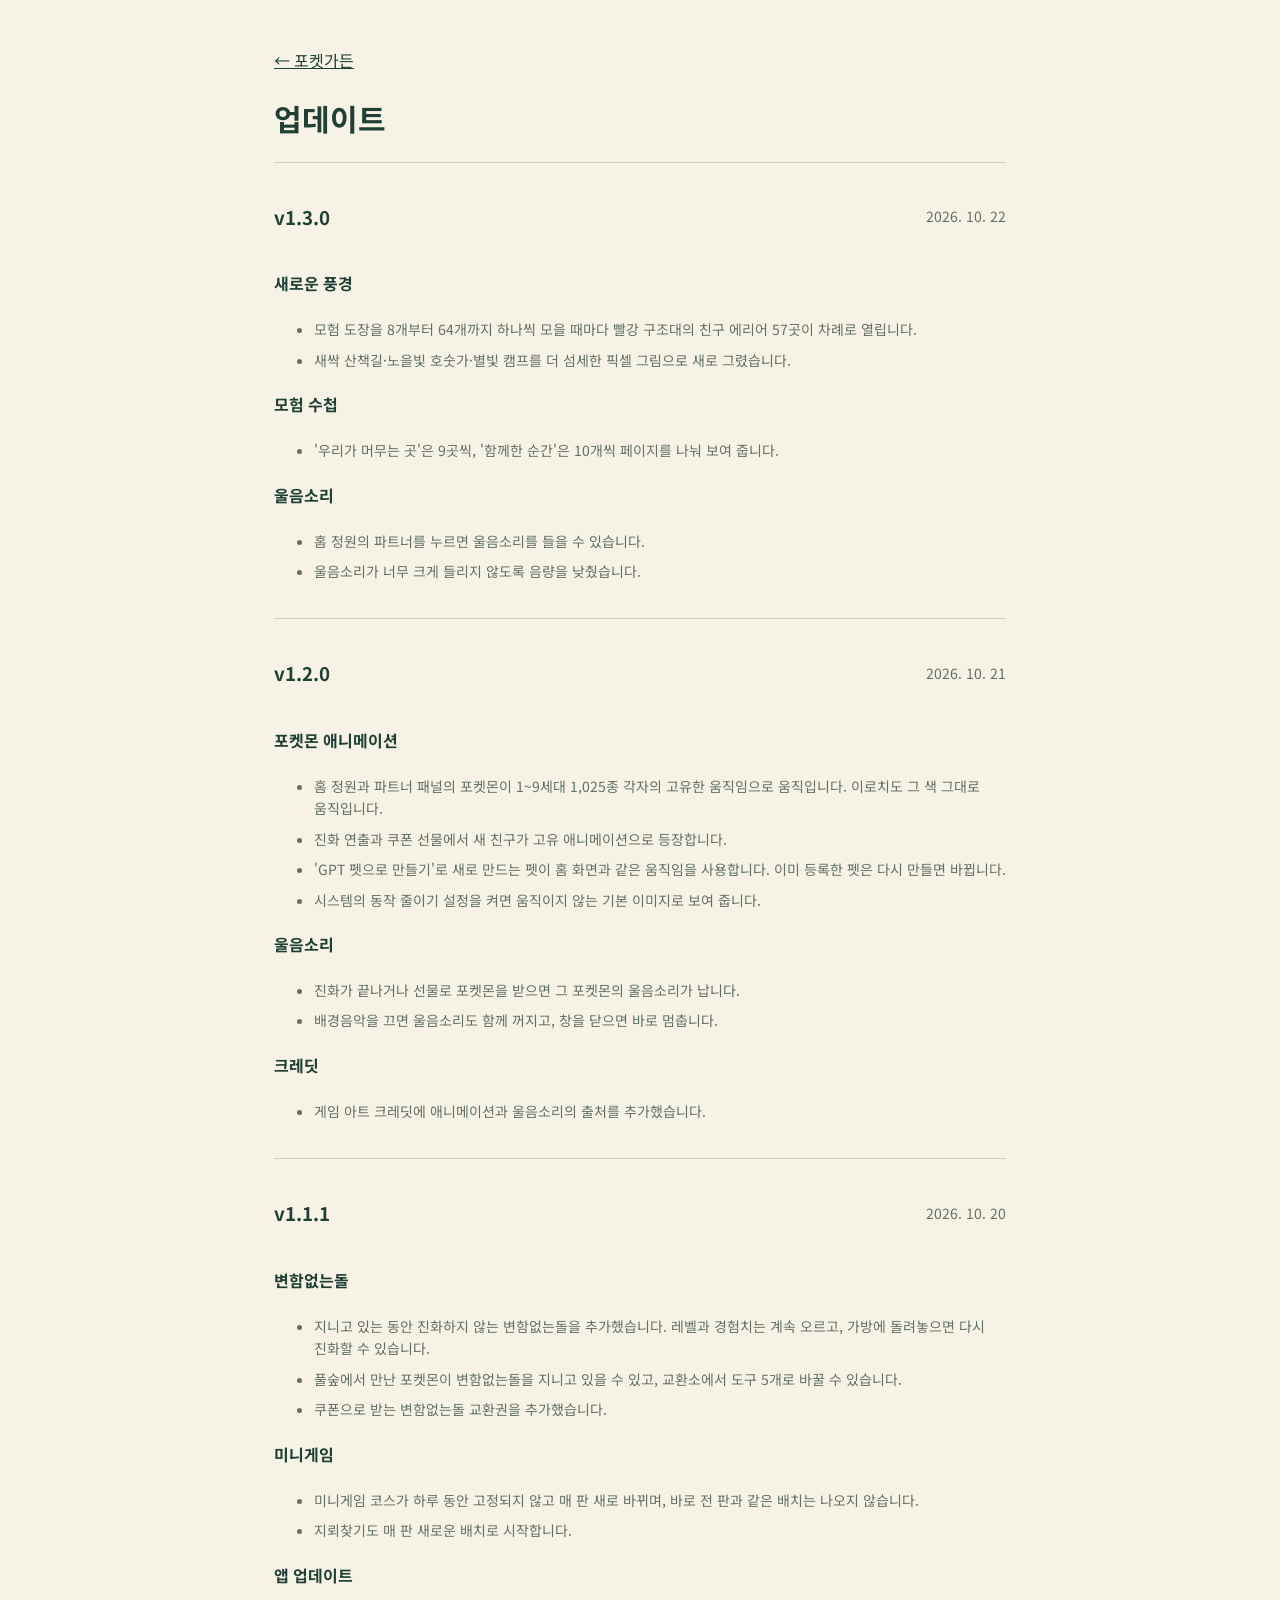
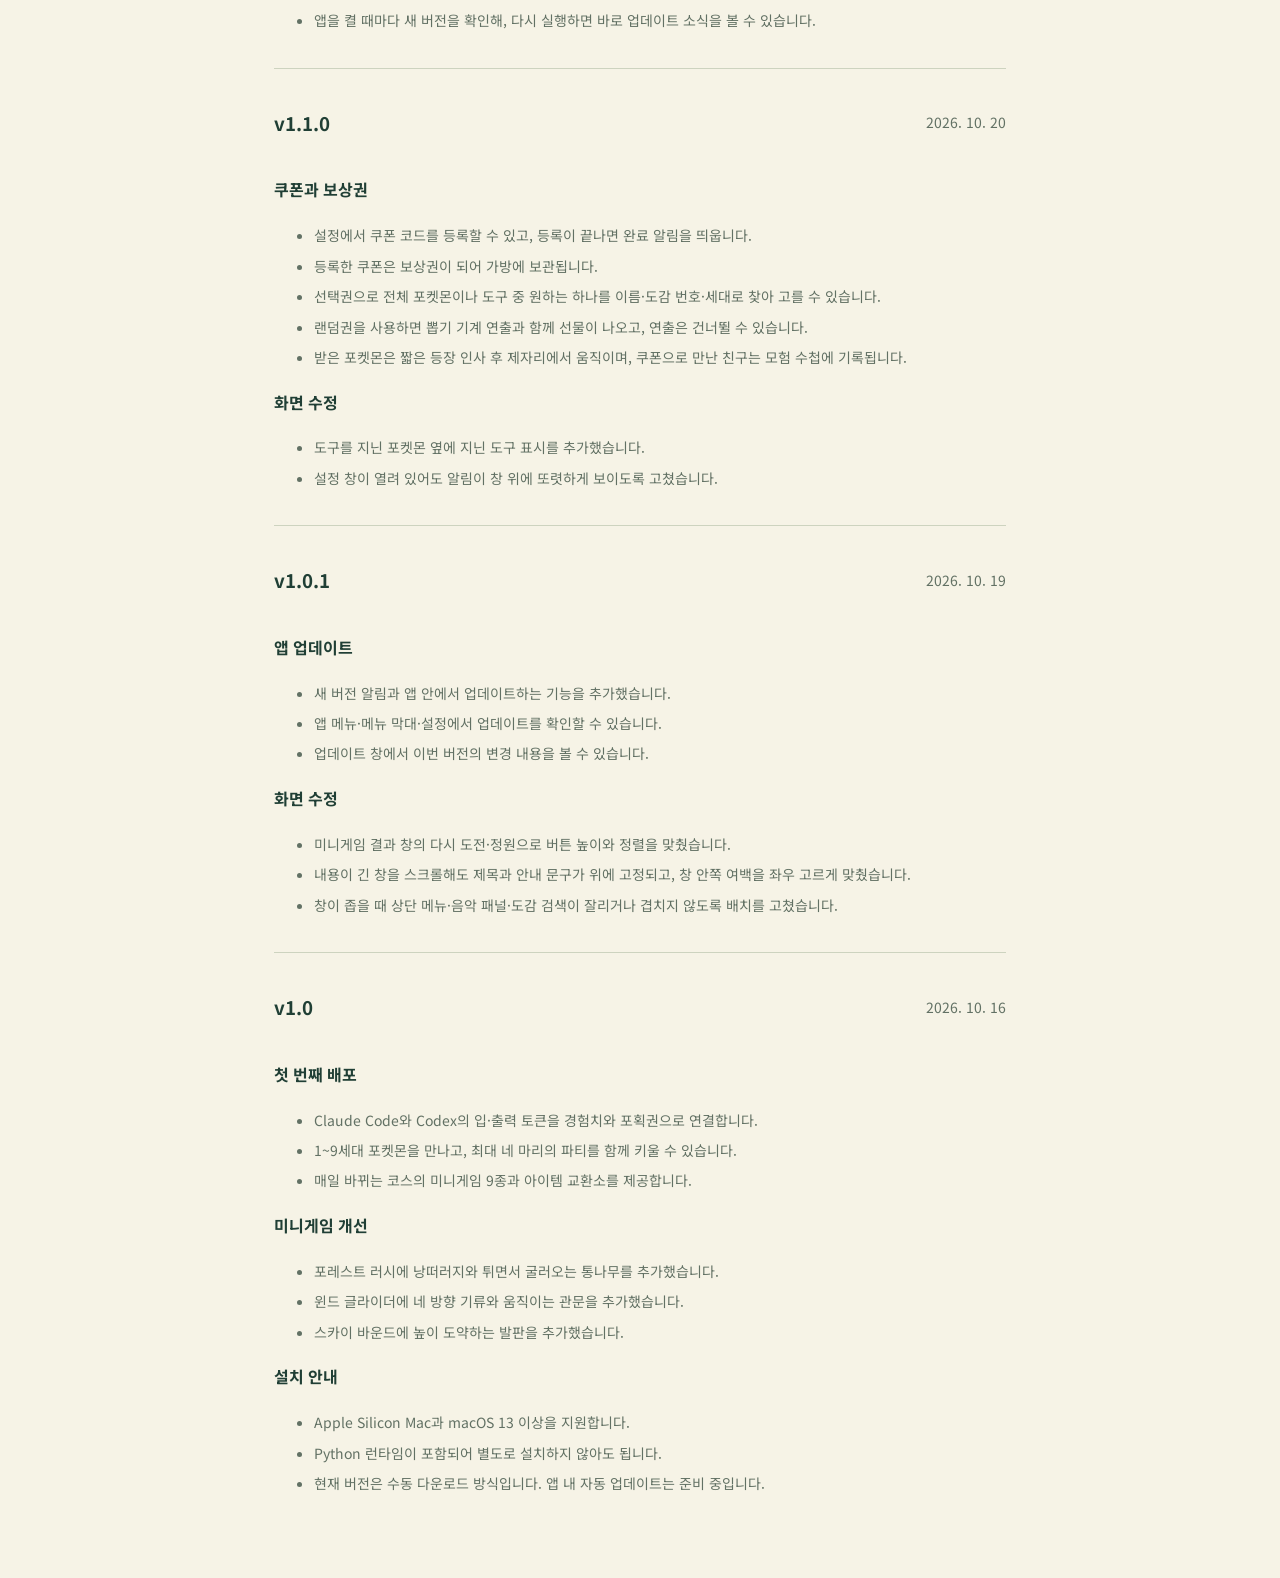
==== commit bb4c6e1c: "Update download website and release notes" ====
--- a/docs/release-notes.html
+++ b/docs/release-notes.html
@@ -1 +1 @@
-<!doctype html><html lang="ko"><meta charset="utf-8"><meta name="viewport" content="width=device-width, initial-scale=1"><title>포켓가든 업데이트</title><link rel="stylesheet" href="style.css?v=20261016-font-fix"><body><main class="release-page"><a href="./">← 포켓가든</a><h1>업데이트</h1><article class="release"><header><h3>v1.2.0</h3><time datetime="2026-10-21">2026. 10. 21</time></header><h4>포켓몬 애니메이션</h4><ul><li>홈 정원과 파트너 패널의 포켓몬이 1~9세대 1,025종 각자의 고유한 움직임으로 움직입니다. 이로치도 그 색 그대로 움직입니다.</li><li>진화 연출과 쿠폰 선물에서 새 친구가 고유 애니메이션으로 등장합니다.</li><li>&#39;GPT 펫으로 만들기&#39;로 새로 만드는 펫이 홈 화면과 같은 움직임을 사용합니다. 이미 등록한 펫은 다시 만들면 바뀝니다.</li><li>시스템의 동작 줄이기 설정을 켜면 움직이지 않는 기본 이미지로 보여 줍니다.</li></ul><h4>울음소리</h4><ul><li>진화가 끝나거나 선물로 포켓몬을 받으면 그 포켓몬의 울음소리가 납니다.</li><li>배경음악을 끄면 울음소리도 함께 꺼지고, 창을 닫으면 바로 멈춥니다.</li></ul><h4>크레딧</h4><ul><li>게임 아트 크레딧에 애니메이션과 울음소리의 출처를 추가했습니다.</li></ul></article><article class="release"><header><h3>v1.1.1</h3><time datetime="2026-10-20">2026. 10. 20</time></header><h4>변함없는돌</h4><ul><li>지니고 있는 동안 진화하지 않는 변함없는돌을 추가했습니다. 레벨과 경험치는 계속 오르고, 가방에 돌려놓으면 다시 진화할 수 있습니다.</li><li>풀숲에서 만난 포켓몬이 변함없는돌을 지니고 있을 수 있고, 교환소에서 도구 5개로 바꿀 수 있습니다.</li><li>쿠폰으로 받는 변함없는돌 교환권을 추가했습니다.</li></ul><h4>미니게임</h4><ul><li>미니게임 코스가 하루 동안 고정되지 않고 매 판 새로 바뀌며, 바로 전 판과 같은 배치는 나오지 않습니다.</li><li>지뢰찾기도 매 판 새로운 배치로 시작합니다.</li></ul><h4>앱 업데이트</h4><ul><li>앱을 켤 때마다 새 버전을 확인해, 다시 실행하면 바로 업데이트 소식을 볼 수 있습니다.</li></ul></article><article class="release"><header><h3>v1.1.0</h3><time datetime="2026-10-20">2026. 10. 20</time></header><h4>쿠폰과 보상권</h4><ul><li>설정에서 쿠폰 코드를 등록할 수 있고, 등록이 끝나면 완료 알림을 띄웁니다.</li><li>등록한 쿠폰은 보상권이 되어 가방에 보관됩니다.</li><li>선택권으로 전체 포켓몬이나 도구 중 원하는 하나를 이름·도감 번호·세대로 찾아 고를 수 있습니다.</li><li>랜덤권을 사용하면 뽑기 기계 연출과 함께 선물이 나오고, 연출은 건너뛸 수 있습니다.</li><li>받은 포켓몬은 짧은 등장 인사 후 제자리에서 움직이며, 쿠폰으로 만난 친구는 모험 수첩에 기록됩니다.</li></ul><h4>화면 수정</h4><ul><li>도구를 지닌 포켓몬 옆에 지닌 도구 표시를 추가했습니다.</li><li>설정 창이 열려 있어도 알림이 창 위에 또렷하게 보이도록 고쳤습니다.</li></ul></article><article class="release"><header><h3>v1.0.1</h3><time datetime="2026-10-19">2026. 10. 19</time></header><h4>앱 업데이트</h4><ul><li>새 버전 알림과 앱 안에서 업데이트하는 기능을 추가했습니다.</li><li>앱 메뉴·메뉴 막대·설정에서 업데이트를 확인할 수 있습니다.</li><li>업데이트 창에서 이번 버전의 변경 내용을 볼 수 있습니다.</li></ul><h4>화면 수정</h4><ul><li>미니게임 결과 창의 다시 도전·정원으로 버튼 높이와 정렬을 맞췄습니다.</li><li>내용이 긴 창을 스크롤해도 제목과 안내 문구가 위에 고정되고, 창 안쪽 여백을 좌우 고르게 맞췄습니다.</li><li>창이 좁을 때 상단 메뉴·음악 패널·도감 검색이 잘리거나 겹치지 않도록 배치를 고쳤습니다.</li></ul></article><article class="release"><header><h3>v1.0</h3><time datetime="2026-10-16">2026. 10. 16</time></header><h4>첫 번째 배포</h4><ul><li>Claude Code와 Codex의 입·출력 토큰을 경험치와 포획권으로 연결합니다.</li><li>1~9세대 포켓몬을 만나고, 최대 네 마리의 파티를 함께 키울 수 있습니다.</li><li>매일 바뀌는 코스의 미니게임 9종과 아이템 교환소를 제공합니다.</li></ul><h4>미니게임 개선</h4><ul><li>포레스트 러시에 낭떠러지와 튀면서 굴러오는 통나무를 추가했습니다.</li><li>윈드 글라이더에 네 방향 기류와 움직이는 관문을 추가했습니다.</li><li>스카이 바운드에 높이 도약하는 발판을 추가했습니다.</li></ul><h4>설치 안내</h4><ul><li>Apple Silicon Mac과 macOS 13 이상을 지원합니다.</li><li>Python 런타임이 포함되어 별도로 설치하지 않아도 됩니다.</li><li>현재 버전은 수동 다운로드 방식입니다. 앱 내 자동 업데이트는 준비 중입니다.</li></ul></article></main></body></html>+<!doctype html><html lang="ko"><meta charset="utf-8"><meta name="viewport" content="width=device-width, initial-scale=1"><title>포켓가든 업데이트</title><link rel="stylesheet" href="style.css?v=20261016-font-fix"><body><main class="release-page"><a href="./">← 포켓가든</a><h1>업데이트</h1><article class="release"><header><h3>v1.3.0</h3><time datetime="2026-10-22">2026. 10. 22</time></header><h4>새로운 풍경</h4><ul><li>모험 도장을 8개부터 64개까지 하나씩 모을 때마다 빨강 구조대의 친구 에리어 57곳이 차례로 열립니다.</li><li>새싹 산책길·노을빛 호숫가·별빛 캠프를 더 섬세한 픽셀 그림으로 새로 그렸습니다.</li></ul><h4>모험 수첩</h4><ul><li>&#39;우리가 머무는 곳&#39;은 9곳씩, &#39;함께한 순간&#39;은 10개씩 페이지를 나눠 보여 줍니다.</li></ul><h4>울음소리</h4><ul><li>홈 정원의 파트너를 누르면 울음소리를 들을 수 있습니다.</li><li>울음소리가 너무 크게 들리지 않도록 음량을 낮췄습니다.</li></ul></article><article class="release"><header><h3>v1.2.0</h3><time datetime="2026-10-21">2026. 10. 21</time></header><h4>포켓몬 애니메이션</h4><ul><li>홈 정원과 파트너 패널의 포켓몬이 1~9세대 1,025종 각자의 고유한 움직임으로 움직입니다. 이로치도 그 색 그대로 움직입니다.</li><li>진화 연출과 쿠폰 선물에서 새 친구가 고유 애니메이션으로 등장합니다.</li><li>&#39;GPT 펫으로 만들기&#39;로 새로 만드는 펫이 홈 화면과 같은 움직임을 사용합니다. 이미 등록한 펫은 다시 만들면 바뀝니다.</li><li>시스템의 동작 줄이기 설정을 켜면 움직이지 않는 기본 이미지로 보여 줍니다.</li></ul><h4>울음소리</h4><ul><li>진화가 끝나거나 선물로 포켓몬을 받으면 그 포켓몬의 울음소리가 납니다.</li><li>배경음악을 끄면 울음소리도 함께 꺼지고, 창을 닫으면 바로 멈춥니다.</li></ul><h4>크레딧</h4><ul><li>게임 아트 크레딧에 애니메이션과 울음소리의 출처를 추가했습니다.</li></ul></article><article class="release"><header><h3>v1.1.1</h3><time datetime="2026-10-20">2026. 10. 20</time></header><h4>변함없는돌</h4><ul><li>지니고 있는 동안 진화하지 않는 변함없는돌을 추가했습니다. 레벨과 경험치는 계속 오르고, 가방에 돌려놓으면 다시 진화할 수 있습니다.</li><li>풀숲에서 만난 포켓몬이 변함없는돌을 지니고 있을 수 있고, 교환소에서 도구 5개로 바꿀 수 있습니다.</li><li>쿠폰으로 받는 변함없는돌 교환권을 추가했습니다.</li></ul><h4>미니게임</h4><ul><li>미니게임 코스가 하루 동안 고정되지 않고 매 판 새로 바뀌며, 바로 전 판과 같은 배치는 나오지 않습니다.</li><li>지뢰찾기도 매 판 새로운 배치로 시작합니다.</li></ul><h4>앱 업데이트</h4><ul><li>앱을 켤 때마다 새 버전을 확인해, 다시 실행하면 바로 업데이트 소식을 볼 수 있습니다.</li></ul></article><article class="release"><header><h3>v1.1.0</h3><time datetime="2026-10-20">2026. 10. 20</time></header><h4>쿠폰과 보상권</h4><ul><li>설정에서 쿠폰 코드를 등록할 수 있고, 등록이 끝나면 완료 알림을 띄웁니다.</li><li>등록한 쿠폰은 보상권이 되어 가방에 보관됩니다.</li><li>선택권으로 전체 포켓몬이나 도구 중 원하는 하나를 이름·도감 번호·세대로 찾아 고를 수 있습니다.</li><li>랜덤권을 사용하면 뽑기 기계 연출과 함께 선물이 나오고, 연출은 건너뛸 수 있습니다.</li><li>받은 포켓몬은 짧은 등장 인사 후 제자리에서 움직이며, 쿠폰으로 만난 친구는 모험 수첩에 기록됩니다.</li></ul><h4>화면 수정</h4><ul><li>도구를 지닌 포켓몬 옆에 지닌 도구 표시를 추가했습니다.</li><li>설정 창이 열려 있어도 알림이 창 위에 또렷하게 보이도록 고쳤습니다.</li></ul></article><article class="release"><header><h3>v1.0.1</h3><time datetime="2026-10-19">2026. 10. 19</time></header><h4>앱 업데이트</h4><ul><li>새 버전 알림과 앱 안에서 업데이트하는 기능을 추가했습니다.</li><li>앱 메뉴·메뉴 막대·설정에서 업데이트를 확인할 수 있습니다.</li><li>업데이트 창에서 이번 버전의 변경 내용을 볼 수 있습니다.</li></ul><h4>화면 수정</h4><ul><li>미니게임 결과 창의 다시 도전·정원으로 버튼 높이와 정렬을 맞췄습니다.</li><li>내용이 긴 창을 스크롤해도 제목과 안내 문구가 위에 고정되고, 창 안쪽 여백을 좌우 고르게 맞췄습니다.</li><li>창이 좁을 때 상단 메뉴·음악 패널·도감 검색이 잘리거나 겹치지 않도록 배치를 고쳤습니다.</li></ul></article><article class="release"><header><h3>v1.0</h3><time datetime="2026-10-16">2026. 10. 16</time></header><h4>첫 번째 배포</h4><ul><li>Claude Code와 Codex의 입·출력 토큰을 경험치와 포획권으로 연결합니다.</li><li>1~9세대 포켓몬을 만나고, 최대 네 마리의 파티를 함께 키울 수 있습니다.</li><li>매일 바뀌는 코스의 미니게임 9종과 아이템 교환소를 제공합니다.</li></ul><h4>미니게임 개선</h4><ul><li>포레스트 러시에 낭떠러지와 튀면서 굴러오는 통나무를 추가했습니다.</li><li>윈드 글라이더에 네 방향 기류와 움직이는 관문을 추가했습니다.</li><li>스카이 바운드에 높이 도약하는 발판을 추가했습니다.</li></ul><h4>설치 안내</h4><ul><li>Apple Silicon Mac과 macOS 13 이상을 지원합니다.</li><li>Python 런타임이 포함되어 별도로 설치하지 않아도 됩니다.</li><li>현재 버전은 수동 다운로드 방식입니다. 앱 내 자동 업데이트는 준비 중입니다.</li></ul></article></main></body></html>
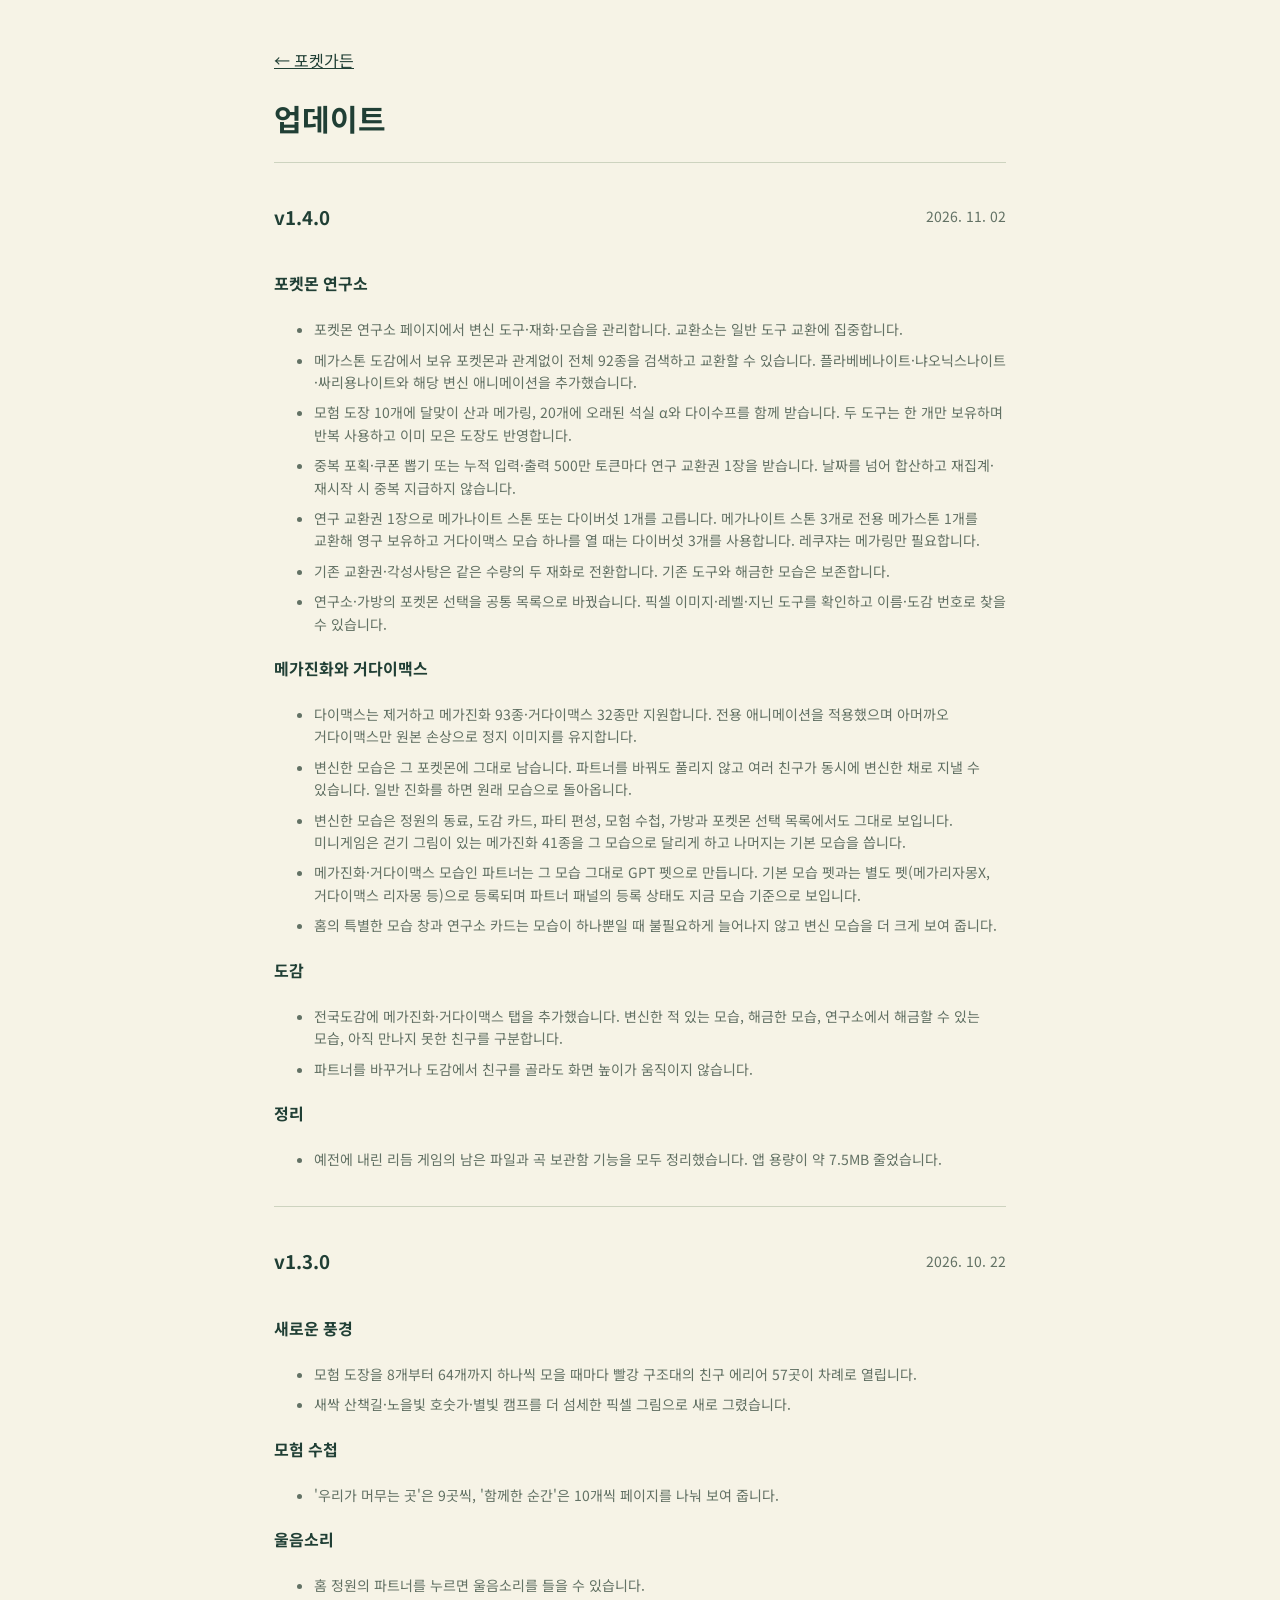
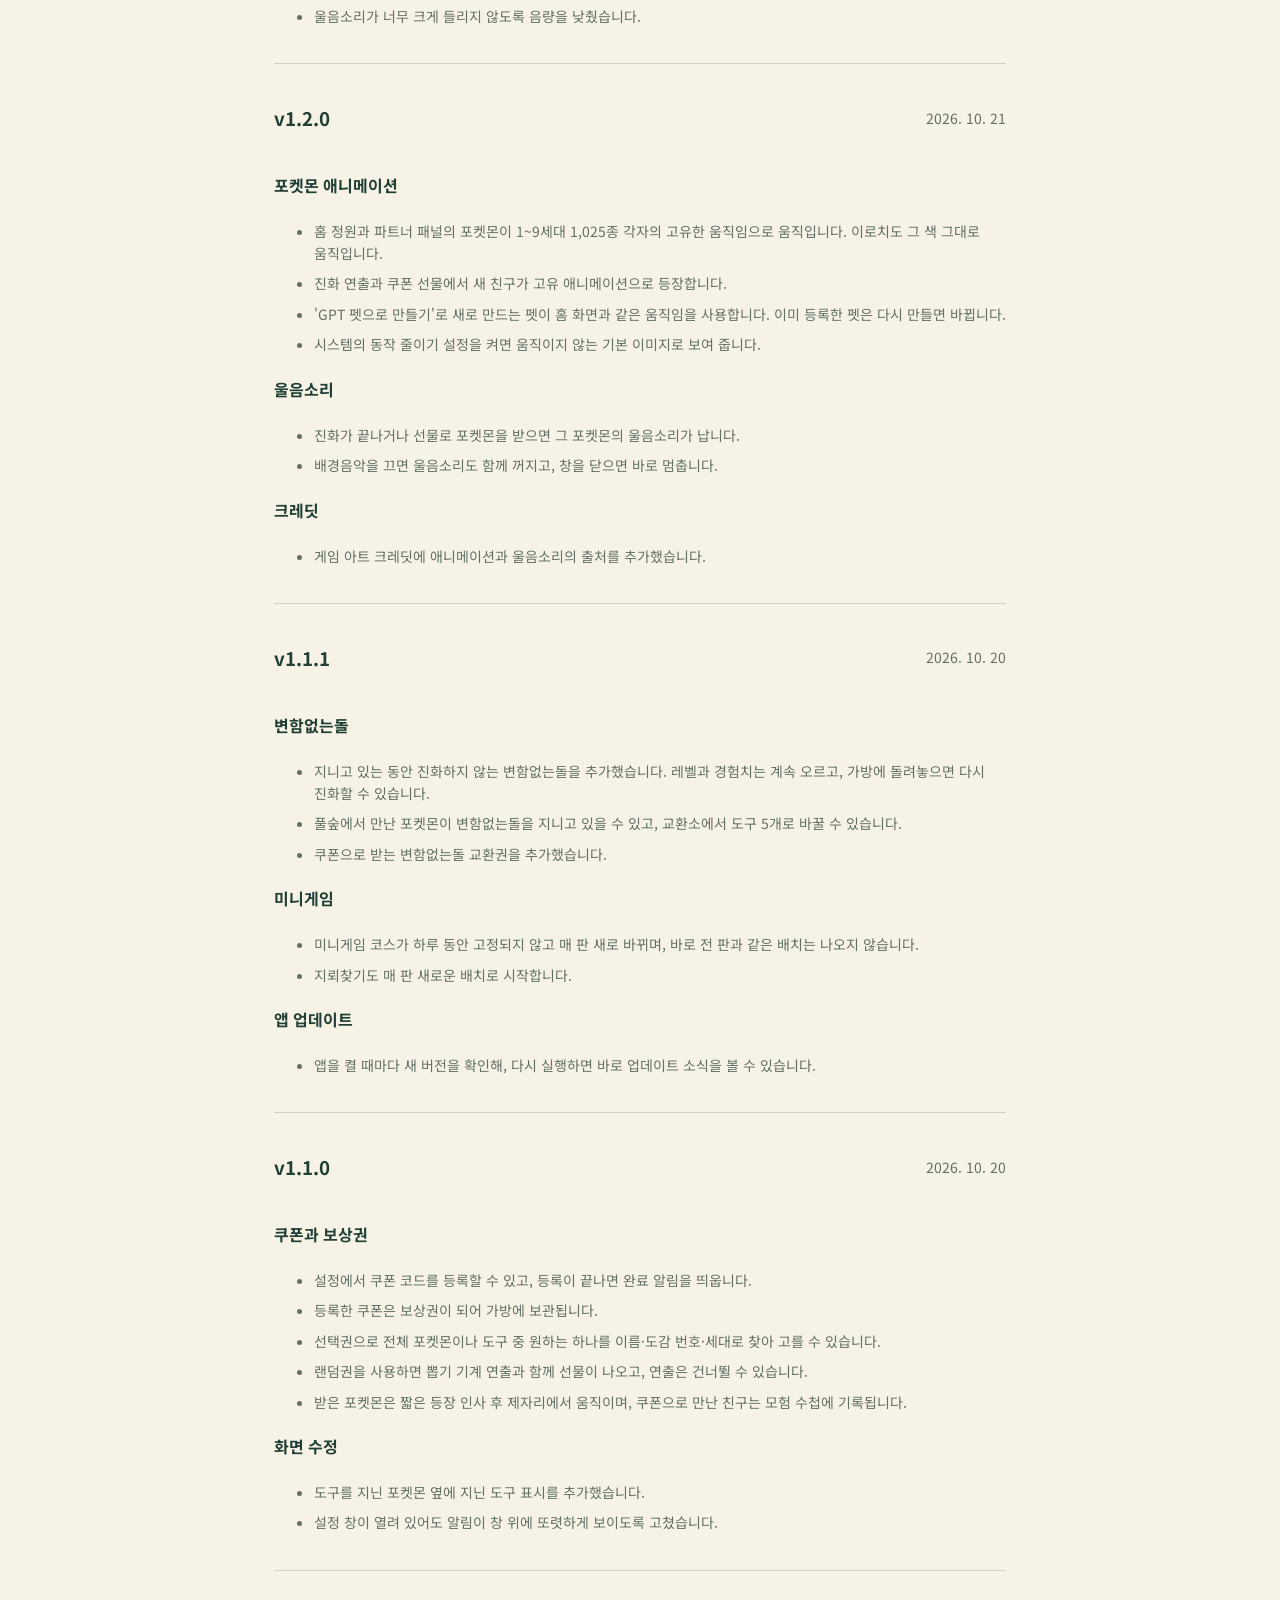
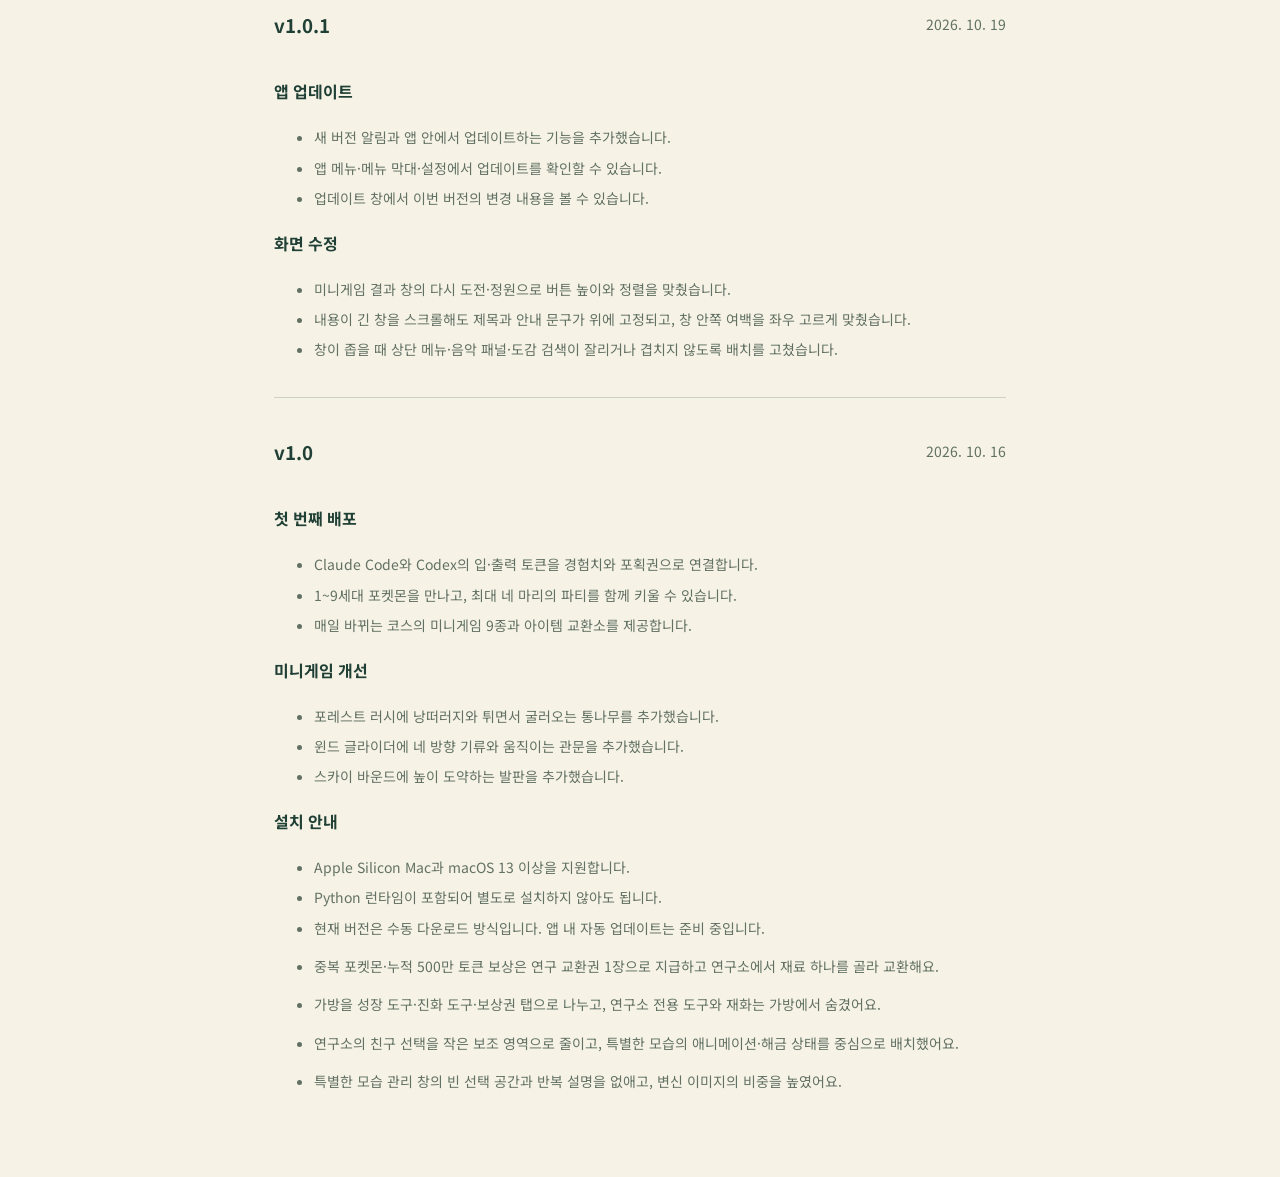
==== commit ed45ace5: "Update download website and release notes" ====
--- a/docs/release-notes.html
+++ b/docs/release-notes.html
@@ -1 +1 @@
-<!doctype html><html lang="ko"><meta charset="utf-8"><meta name="viewport" content="width=device-width, initial-scale=1"><title>포켓가든 업데이트</title><link rel="stylesheet" href="style.css?v=20261016-font-fix"><body><main class="release-page"><a href="./">← 포켓가든</a><h1>업데이트</h1><article class="release"><header><h3>v1.3.0</h3><time datetime="2026-10-22">2026. 10. 22</time></header><h4>새로운 풍경</h4><ul><li>모험 도장을 8개부터 64개까지 하나씩 모을 때마다 빨강 구조대의 친구 에리어 57곳이 차례로 열립니다.</li><li>새싹 산책길·노을빛 호숫가·별빛 캠프를 더 섬세한 픽셀 그림으로 새로 그렸습니다.</li></ul><h4>모험 수첩</h4><ul><li>&#39;우리가 머무는 곳&#39;은 9곳씩, &#39;함께한 순간&#39;은 10개씩 페이지를 나눠 보여 줍니다.</li></ul><h4>울음소리</h4><ul><li>홈 정원의 파트너를 누르면 울음소리를 들을 수 있습니다.</li><li>울음소리가 너무 크게 들리지 않도록 음량을 낮췄습니다.</li></ul></article><article class="release"><header><h3>v1.2.0</h3><time datetime="2026-10-21">2026. 10. 21</time></header><h4>포켓몬 애니메이션</h4><ul><li>홈 정원과 파트너 패널의 포켓몬이 1~9세대 1,025종 각자의 고유한 움직임으로 움직입니다. 이로치도 그 색 그대로 움직입니다.</li><li>진화 연출과 쿠폰 선물에서 새 친구가 고유 애니메이션으로 등장합니다.</li><li>&#39;GPT 펫으로 만들기&#39;로 새로 만드는 펫이 홈 화면과 같은 움직임을 사용합니다. 이미 등록한 펫은 다시 만들면 바뀝니다.</li><li>시스템의 동작 줄이기 설정을 켜면 움직이지 않는 기본 이미지로 보여 줍니다.</li></ul><h4>울음소리</h4><ul><li>진화가 끝나거나 선물로 포켓몬을 받으면 그 포켓몬의 울음소리가 납니다.</li><li>배경음악을 끄면 울음소리도 함께 꺼지고, 창을 닫으면 바로 멈춥니다.</li></ul><h4>크레딧</h4><ul><li>게임 아트 크레딧에 애니메이션과 울음소리의 출처를 추가했습니다.</li></ul></article><article class="release"><header><h3>v1.1.1</h3><time datetime="2026-10-20">2026. 10. 20</time></header><h4>변함없는돌</h4><ul><li>지니고 있는 동안 진화하지 않는 변함없는돌을 추가했습니다. 레벨과 경험치는 계속 오르고, 가방에 돌려놓으면 다시 진화할 수 있습니다.</li><li>풀숲에서 만난 포켓몬이 변함없는돌을 지니고 있을 수 있고, 교환소에서 도구 5개로 바꿀 수 있습니다.</li><li>쿠폰으로 받는 변함없는돌 교환권을 추가했습니다.</li></ul><h4>미니게임</h4><ul><li>미니게임 코스가 하루 동안 고정되지 않고 매 판 새로 바뀌며, 바로 전 판과 같은 배치는 나오지 않습니다.</li><li>지뢰찾기도 매 판 새로운 배치로 시작합니다.</li></ul><h4>앱 업데이트</h4><ul><li>앱을 켤 때마다 새 버전을 확인해, 다시 실행하면 바로 업데이트 소식을 볼 수 있습니다.</li></ul></article><article class="release"><header><h3>v1.1.0</h3><time datetime="2026-10-20">2026. 10. 20</time></header><h4>쿠폰과 보상권</h4><ul><li>설정에서 쿠폰 코드를 등록할 수 있고, 등록이 끝나면 완료 알림을 띄웁니다.</li><li>등록한 쿠폰은 보상권이 되어 가방에 보관됩니다.</li><li>선택권으로 전체 포켓몬이나 도구 중 원하는 하나를 이름·도감 번호·세대로 찾아 고를 수 있습니다.</li><li>랜덤권을 사용하면 뽑기 기계 연출과 함께 선물이 나오고, 연출은 건너뛸 수 있습니다.</li><li>받은 포켓몬은 짧은 등장 인사 후 제자리에서 움직이며, 쿠폰으로 만난 친구는 모험 수첩에 기록됩니다.</li></ul><h4>화면 수정</h4><ul><li>도구를 지닌 포켓몬 옆에 지닌 도구 표시를 추가했습니다.</li><li>설정 창이 열려 있어도 알림이 창 위에 또렷하게 보이도록 고쳤습니다.</li></ul></article><article class="release"><header><h3>v1.0.1</h3><time datetime="2026-10-19">2026. 10. 19</time></header><h4>앱 업데이트</h4><ul><li>새 버전 알림과 앱 안에서 업데이트하는 기능을 추가했습니다.</li><li>앱 메뉴·메뉴 막대·설정에서 업데이트를 확인할 수 있습니다.</li><li>업데이트 창에서 이번 버전의 변경 내용을 볼 수 있습니다.</li></ul><h4>화면 수정</h4><ul><li>미니게임 결과 창의 다시 도전·정원으로 버튼 높이와 정렬을 맞췄습니다.</li><li>내용이 긴 창을 스크롤해도 제목과 안내 문구가 위에 고정되고, 창 안쪽 여백을 좌우 고르게 맞췄습니다.</li><li>창이 좁을 때 상단 메뉴·음악 패널·도감 검색이 잘리거나 겹치지 않도록 배치를 고쳤습니다.</li></ul></article><article class="release"><header><h3>v1.0</h3><time datetime="2026-10-16">2026. 10. 16</time></header><h4>첫 번째 배포</h4><ul><li>Claude Code와 Codex의 입·출력 토큰을 경험치와 포획권으로 연결합니다.</li><li>1~9세대 포켓몬을 만나고, 최대 네 마리의 파티를 함께 키울 수 있습니다.</li><li>매일 바뀌는 코스의 미니게임 9종과 아이템 교환소를 제공합니다.</li></ul><h4>미니게임 개선</h4><ul><li>포레스트 러시에 낭떠러지와 튀면서 굴러오는 통나무를 추가했습니다.</li><li>윈드 글라이더에 네 방향 기류와 움직이는 관문을 추가했습니다.</li><li>스카이 바운드에 높이 도약하는 발판을 추가했습니다.</li></ul><h4>설치 안내</h4><ul><li>Apple Silicon Mac과 macOS 13 이상을 지원합니다.</li><li>Python 런타임이 포함되어 별도로 설치하지 않아도 됩니다.</li><li>현재 버전은 수동 다운로드 방식입니다. 앱 내 자동 업데이트는 준비 중입니다.</li></ul></article></main></body></html>+<!doctype html><html lang="ko"><meta charset="utf-8"><meta name="viewport" content="width=device-width, initial-scale=1"><title>포켓가든 업데이트</title><link rel="stylesheet" href="style.css?v=20261016-font-fix"><body><main class="release-page"><a href="./">← 포켓가든</a><h1>업데이트</h1><article class="release"><header><h3>v1.4.0</h3><time datetime="2026-11-02">2026. 11. 02</time></header><h4>포켓몬 연구소</h4><ul><li>포켓몬 연구소 페이지에서 변신 도구·재화·모습을 관리합니다. 교환소는 일반 도구 교환에 집중합니다.</li><li>메가스톤 도감에서 보유 포켓몬과 관계없이 전체 92종을 검색하고 교환할 수 있습니다. 플라베베나이트·냐오닉스나이트·싸리용나이트와 해당 변신 애니메이션을 추가했습니다.</li><li>모험 도장 10개에 달맞이 산과 메가링, 20개에 오래된 석실 α와 다이수프를 함께 받습니다. 두 도구는 한 개만 보유하며 반복 사용하고 이미 모은 도장도 반영합니다.</li><li>중복 포획·쿠폰 뽑기 또는 누적 입력·출력 500만 토큰마다 연구 교환권 1장을 받습니다. 날짜를 넘어 합산하고 재집계·재시작 시 중복 지급하지 않습니다.</li><li>연구 교환권 1장으로 메가나이트 스톤 또는 다이버섯 1개를 고릅니다. 메가나이트 스톤 3개로 전용 메가스톤 1개를 교환해 영구 보유하고 거다이맥스 모습 하나를 열 때는 다이버섯 3개를 사용합니다. 레쿠쟈는 메가링만 필요합니다.</li><li>기존 교환권·각성사탕은 같은 수량의 두 재화로 전환합니다. 기존 도구와 해금한 모습은 보존합니다.</li><li>연구소·가방의 포켓몬 선택을 공통 목록으로 바꿨습니다. 픽셀 이미지·레벨·지닌 도구를 확인하고 이름·도감 번호로 찾을 수 있습니다.</li></ul><h4>메가진화와 거다이맥스</h4><ul><li>다이맥스는 제거하고 메가진화 93종·거다이맥스 32종만 지원합니다. 전용 애니메이션을 적용했으며 아머까오 거다이맥스만 원본 손상으로 정지 이미지를 유지합니다.</li><li>변신한 모습은 그 포켓몬에 그대로 남습니다. 파트너를 바꿔도 풀리지 않고 여러 친구가 동시에 변신한 채로 지낼 수 있습니다. 일반 진화를 하면 원래 모습으로 돌아옵니다.</li><li>변신한 모습은 정원의 동료, 도감 카드, 파티 편성, 모험 수첩, 가방과 포켓몬 선택 목록에서도 그대로 보입니다. 미니게임은 걷기 그림이 있는 메가진화 41종을 그 모습으로 달리게 하고 나머지는 기본 모습을 씁니다.</li><li>메가진화·거다이맥스 모습인 파트너는 그 모습 그대로 GPT 펫으로 만듭니다. 기본 모습 펫과는 별도 펫(메가리자몽X, 거다이맥스 리자몽 등)으로 등록되며 파트너 패널의 등록 상태도 지금 모습 기준으로 보입니다.</li><li>홈의 특별한 모습 창과 연구소 카드는 모습이 하나뿐일 때 불필요하게 늘어나지 않고 변신 모습을 더 크게 보여 줍니다.</li></ul><h4>도감</h4><ul><li>전국도감에 메가진화·거다이맥스 탭을 추가했습니다. 변신한 적 있는 모습, 해금한 모습, 연구소에서 해금할 수 있는 모습, 아직 만나지 못한 친구를 구분합니다.</li><li>파트너를 바꾸거나 도감에서 친구를 골라도 화면 높이가 움직이지 않습니다.</li></ul><h4>정리</h4><ul><li>예전에 내린 리듬 게임의 남은 파일과 곡 보관함 기능을 모두 정리했습니다. 앱 용량이 약 7.5MB 줄었습니다.</li></ul></article><article class="release"><header><h3>v1.3.0</h3><time datetime="2026-10-22">2026. 10. 22</time></header><h4>새로운 풍경</h4><ul><li>모험 도장을 8개부터 64개까지 하나씩 모을 때마다 빨강 구조대의 친구 에리어 57곳이 차례로 열립니다.</li><li>새싹 산책길·노을빛 호숫가·별빛 캠프를 더 섬세한 픽셀 그림으로 새로 그렸습니다.</li></ul><h4>모험 수첩</h4><ul><li>&#39;우리가 머무는 곳&#39;은 9곳씩, &#39;함께한 순간&#39;은 10개씩 페이지를 나눠 보여 줍니다.</li></ul><h4>울음소리</h4><ul><li>홈 정원의 파트너를 누르면 울음소리를 들을 수 있습니다.</li><li>울음소리가 너무 크게 들리지 않도록 음량을 낮췄습니다.</li></ul></article><article class="release"><header><h3>v1.2.0</h3><time datetime="2026-10-21">2026. 10. 21</time></header><h4>포켓몬 애니메이션</h4><ul><li>홈 정원과 파트너 패널의 포켓몬이 1~9세대 1,025종 각자의 고유한 움직임으로 움직입니다. 이로치도 그 색 그대로 움직입니다.</li><li>진화 연출과 쿠폰 선물에서 새 친구가 고유 애니메이션으로 등장합니다.</li><li>&#39;GPT 펫으로 만들기&#39;로 새로 만드는 펫이 홈 화면과 같은 움직임을 사용합니다. 이미 등록한 펫은 다시 만들면 바뀝니다.</li><li>시스템의 동작 줄이기 설정을 켜면 움직이지 않는 기본 이미지로 보여 줍니다.</li></ul><h4>울음소리</h4><ul><li>진화가 끝나거나 선물로 포켓몬을 받으면 그 포켓몬의 울음소리가 납니다.</li><li>배경음악을 끄면 울음소리도 함께 꺼지고, 창을 닫으면 바로 멈춥니다.</li></ul><h4>크레딧</h4><ul><li>게임 아트 크레딧에 애니메이션과 울음소리의 출처를 추가했습니다.</li></ul></article><article class="release"><header><h3>v1.1.1</h3><time datetime="2026-10-20">2026. 10. 20</time></header><h4>변함없는돌</h4><ul><li>지니고 있는 동안 진화하지 않는 변함없는돌을 추가했습니다. 레벨과 경험치는 계속 오르고, 가방에 돌려놓으면 다시 진화할 수 있습니다.</li><li>풀숲에서 만난 포켓몬이 변함없는돌을 지니고 있을 수 있고, 교환소에서 도구 5개로 바꿀 수 있습니다.</li><li>쿠폰으로 받는 변함없는돌 교환권을 추가했습니다.</li></ul><h4>미니게임</h4><ul><li>미니게임 코스가 하루 동안 고정되지 않고 매 판 새로 바뀌며, 바로 전 판과 같은 배치는 나오지 않습니다.</li><li>지뢰찾기도 매 판 새로운 배치로 시작합니다.</li></ul><h4>앱 업데이트</h4><ul><li>앱을 켤 때마다 새 버전을 확인해, 다시 실행하면 바로 업데이트 소식을 볼 수 있습니다.</li></ul></article><article class="release"><header><h3>v1.1.0</h3><time datetime="2026-10-20">2026. 10. 20</time></header><h4>쿠폰과 보상권</h4><ul><li>설정에서 쿠폰 코드를 등록할 수 있고, 등록이 끝나면 완료 알림을 띄웁니다.</li><li>등록한 쿠폰은 보상권이 되어 가방에 보관됩니다.</li><li>선택권으로 전체 포켓몬이나 도구 중 원하는 하나를 이름·도감 번호·세대로 찾아 고를 수 있습니다.</li><li>랜덤권을 사용하면 뽑기 기계 연출과 함께 선물이 나오고, 연출은 건너뛸 수 있습니다.</li><li>받은 포켓몬은 짧은 등장 인사 후 제자리에서 움직이며, 쿠폰으로 만난 친구는 모험 수첩에 기록됩니다.</li></ul><h4>화면 수정</h4><ul><li>도구를 지닌 포켓몬 옆에 지닌 도구 표시를 추가했습니다.</li><li>설정 창이 열려 있어도 알림이 창 위에 또렷하게 보이도록 고쳤습니다.</li></ul></article><article class="release"><header><h3>v1.0.1</h3><time datetime="2026-10-19">2026. 10. 19</time></header><h4>앱 업데이트</h4><ul><li>새 버전 알림과 앱 안에서 업데이트하는 기능을 추가했습니다.</li><li>앱 메뉴·메뉴 막대·설정에서 업데이트를 확인할 수 있습니다.</li><li>업데이트 창에서 이번 버전의 변경 내용을 볼 수 있습니다.</li></ul><h4>화면 수정</h4><ul><li>미니게임 결과 창의 다시 도전·정원으로 버튼 높이와 정렬을 맞췄습니다.</li><li>내용이 긴 창을 스크롤해도 제목과 안내 문구가 위에 고정되고, 창 안쪽 여백을 좌우 고르게 맞췄습니다.</li><li>창이 좁을 때 상단 메뉴·음악 패널·도감 검색이 잘리거나 겹치지 않도록 배치를 고쳤습니다.</li></ul></article><article class="release"><header><h3>v1.0</h3><time datetime="2026-10-16">2026. 10. 16</time></header><h4>첫 번째 배포</h4><ul><li>Claude Code와 Codex의 입·출력 토큰을 경험치와 포획권으로 연결합니다.</li><li>1~9세대 포켓몬을 만나고, 최대 네 마리의 파티를 함께 키울 수 있습니다.</li><li>매일 바뀌는 코스의 미니게임 9종과 아이템 교환소를 제공합니다.</li></ul><h4>미니게임 개선</h4><ul><li>포레스트 러시에 낭떠러지와 튀면서 굴러오는 통나무를 추가했습니다.</li><li>윈드 글라이더에 네 방향 기류와 움직이는 관문을 추가했습니다.</li><li>스카이 바운드에 높이 도약하는 발판을 추가했습니다.</li></ul><h4>설치 안내</h4><ul><li>Apple Silicon Mac과 macOS 13 이상을 지원합니다.</li><li>Python 런타임이 포함되어 별도로 설치하지 않아도 됩니다.</li><li>현재 버전은 수동 다운로드 방식입니다. 앱 내 자동 업데이트는 준비 중입니다.</li></ul><ul><li>중복 포켓몬·누적 500만 토큰 보상은 연구 교환권 1장으로 지급하고 연구소에서 재료 하나를 골라 교환해요.</li></ul><ul><li>가방을 성장 도구·진화 도구·보상권 탭으로 나누고, 연구소 전용 도구와 재화는 가방에서 숨겼어요.</li></ul><ul><li>연구소의 친구 선택을 작은 보조 영역으로 줄이고, 특별한 모습의 애니메이션·해금 상태를 중심으로 배치했어요.</li></ul><ul><li>특별한 모습 관리 창의 빈 선택 공간과 반복 설명을 없애고, 변신 이미지의 비중을 높였어요.</li></ul></article></main></body></html>
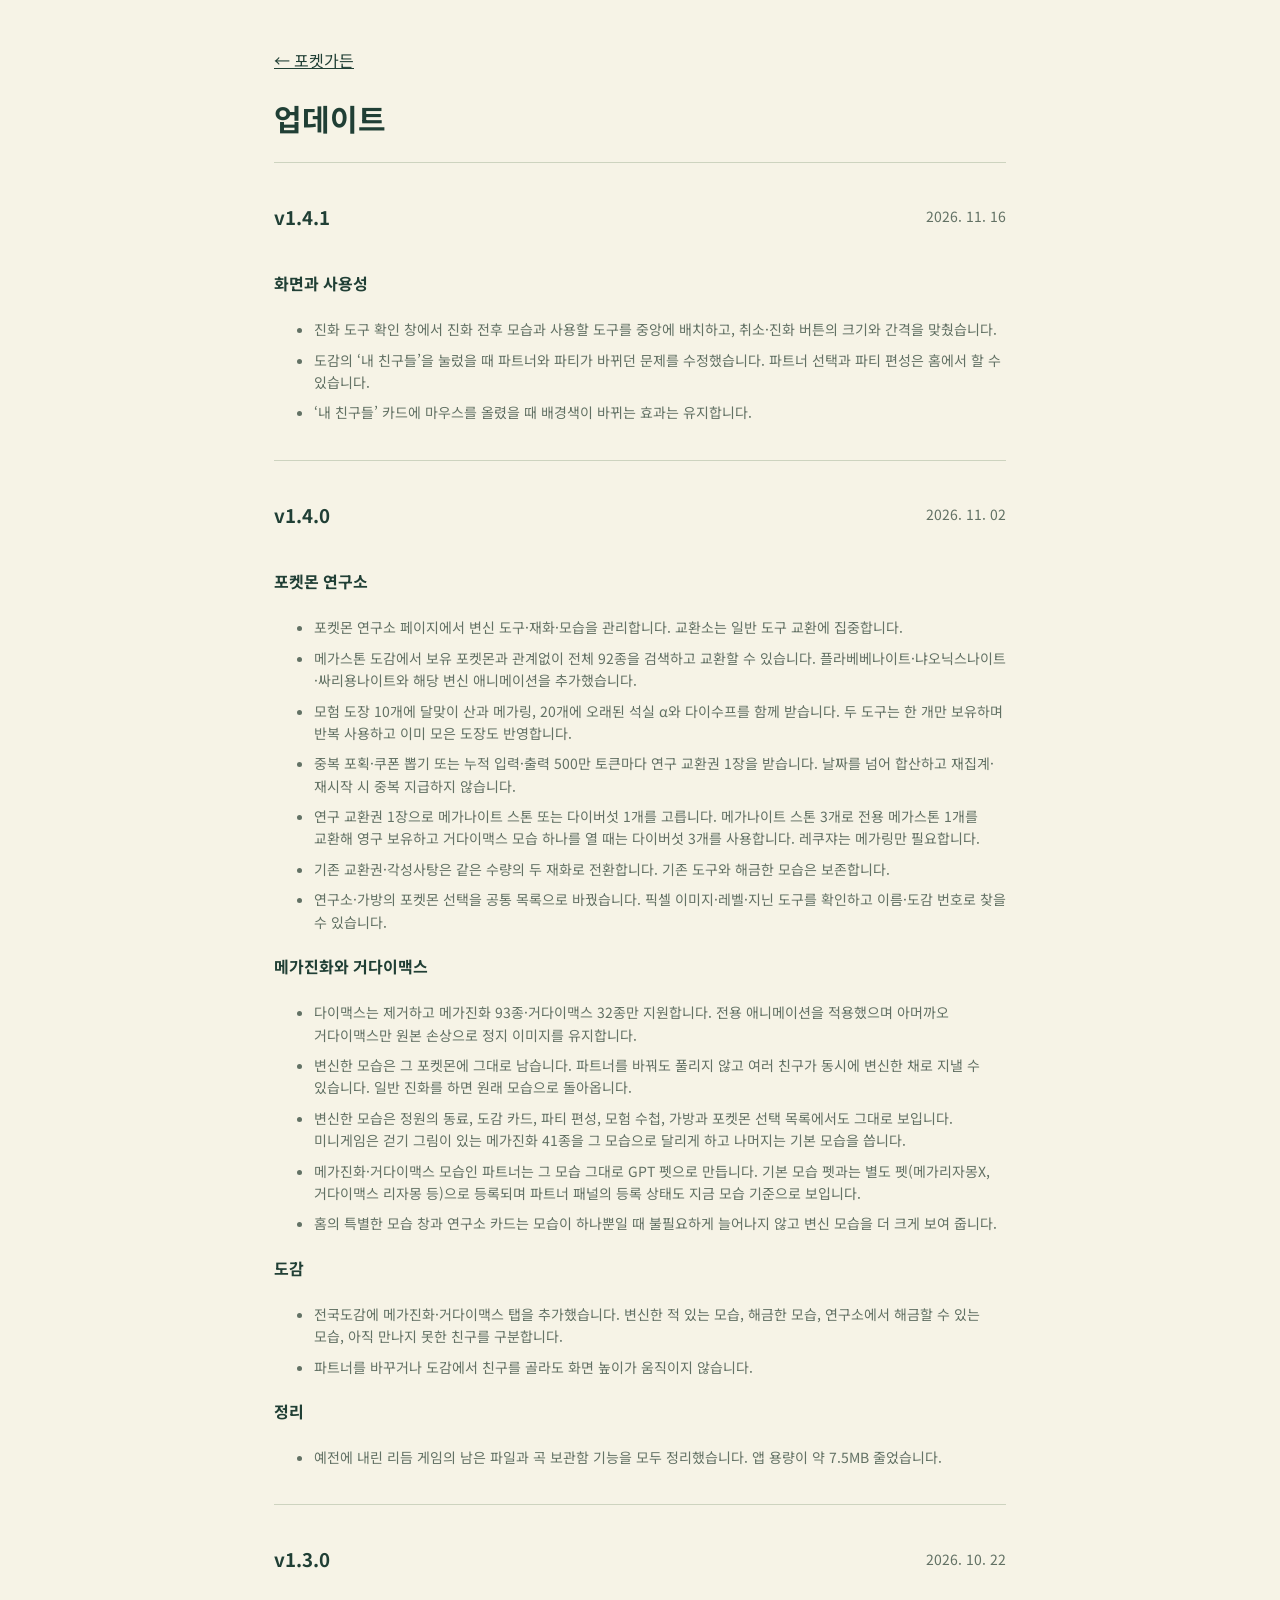
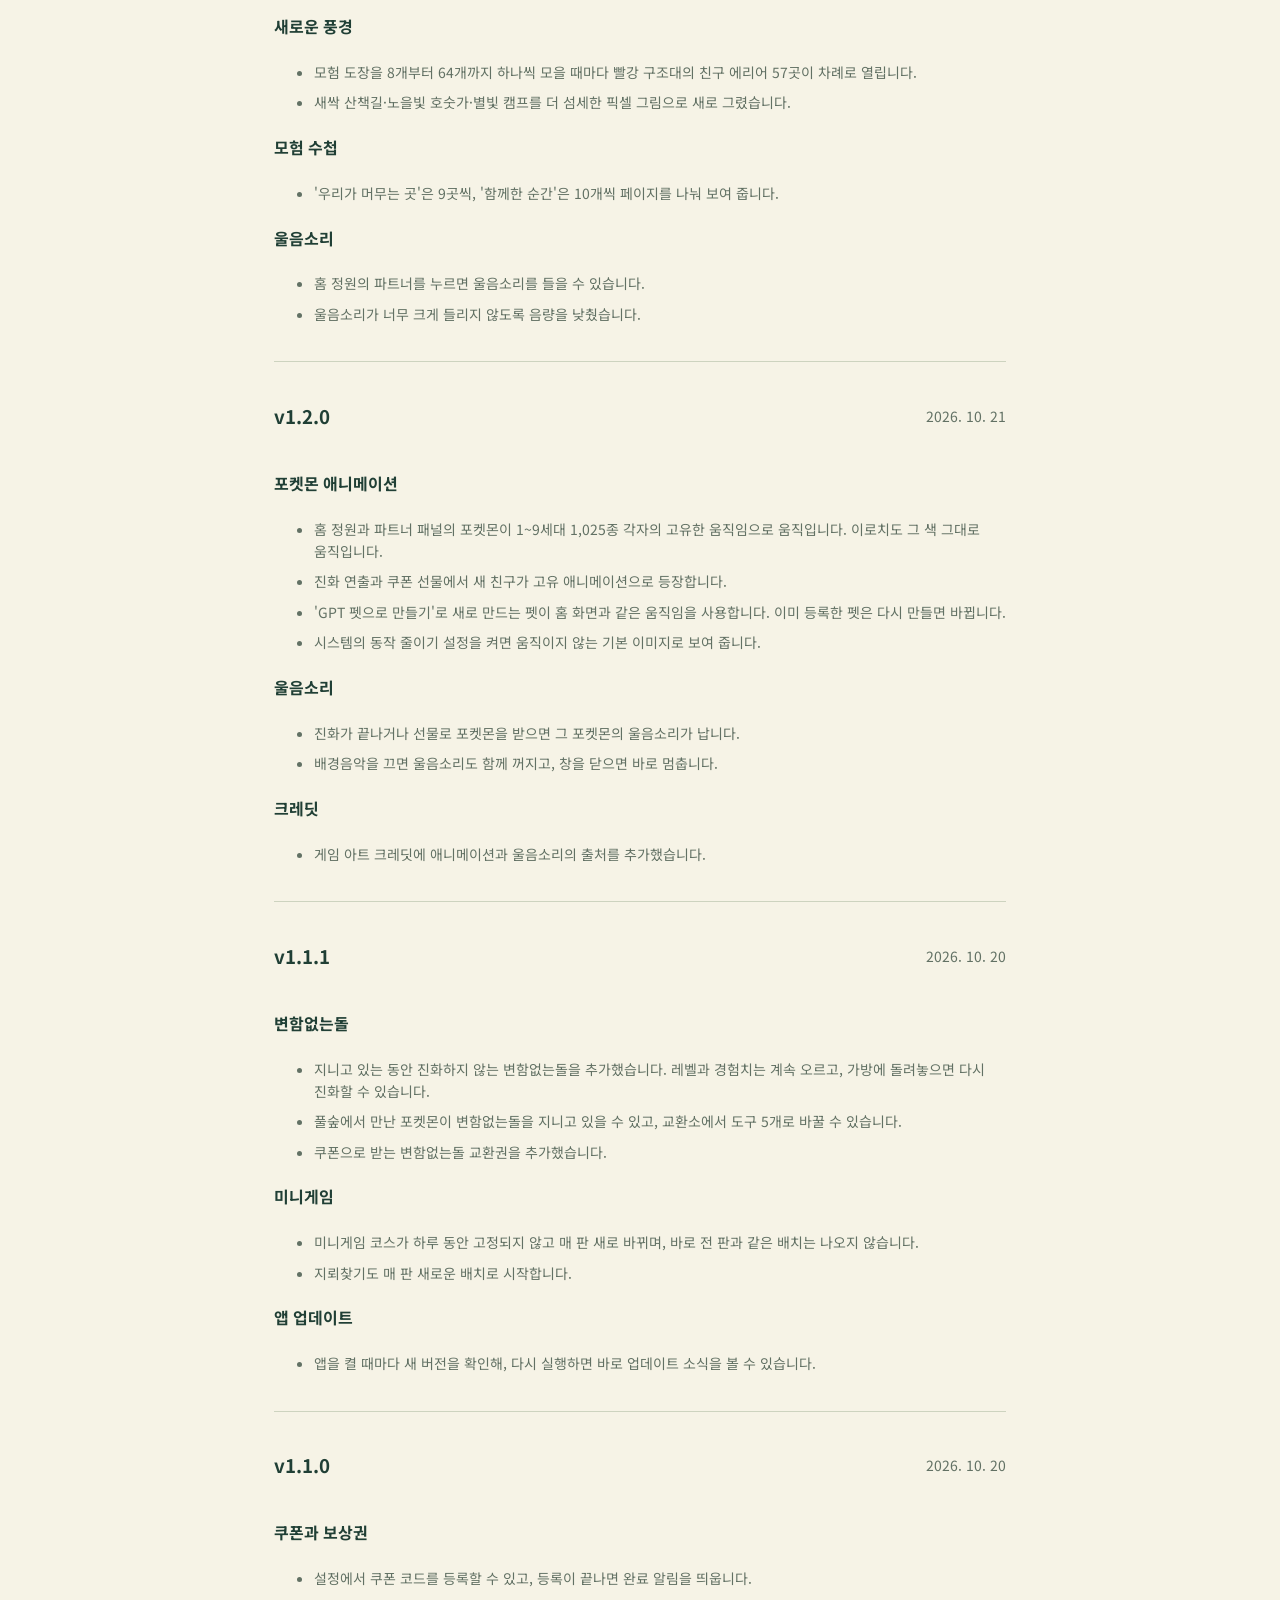
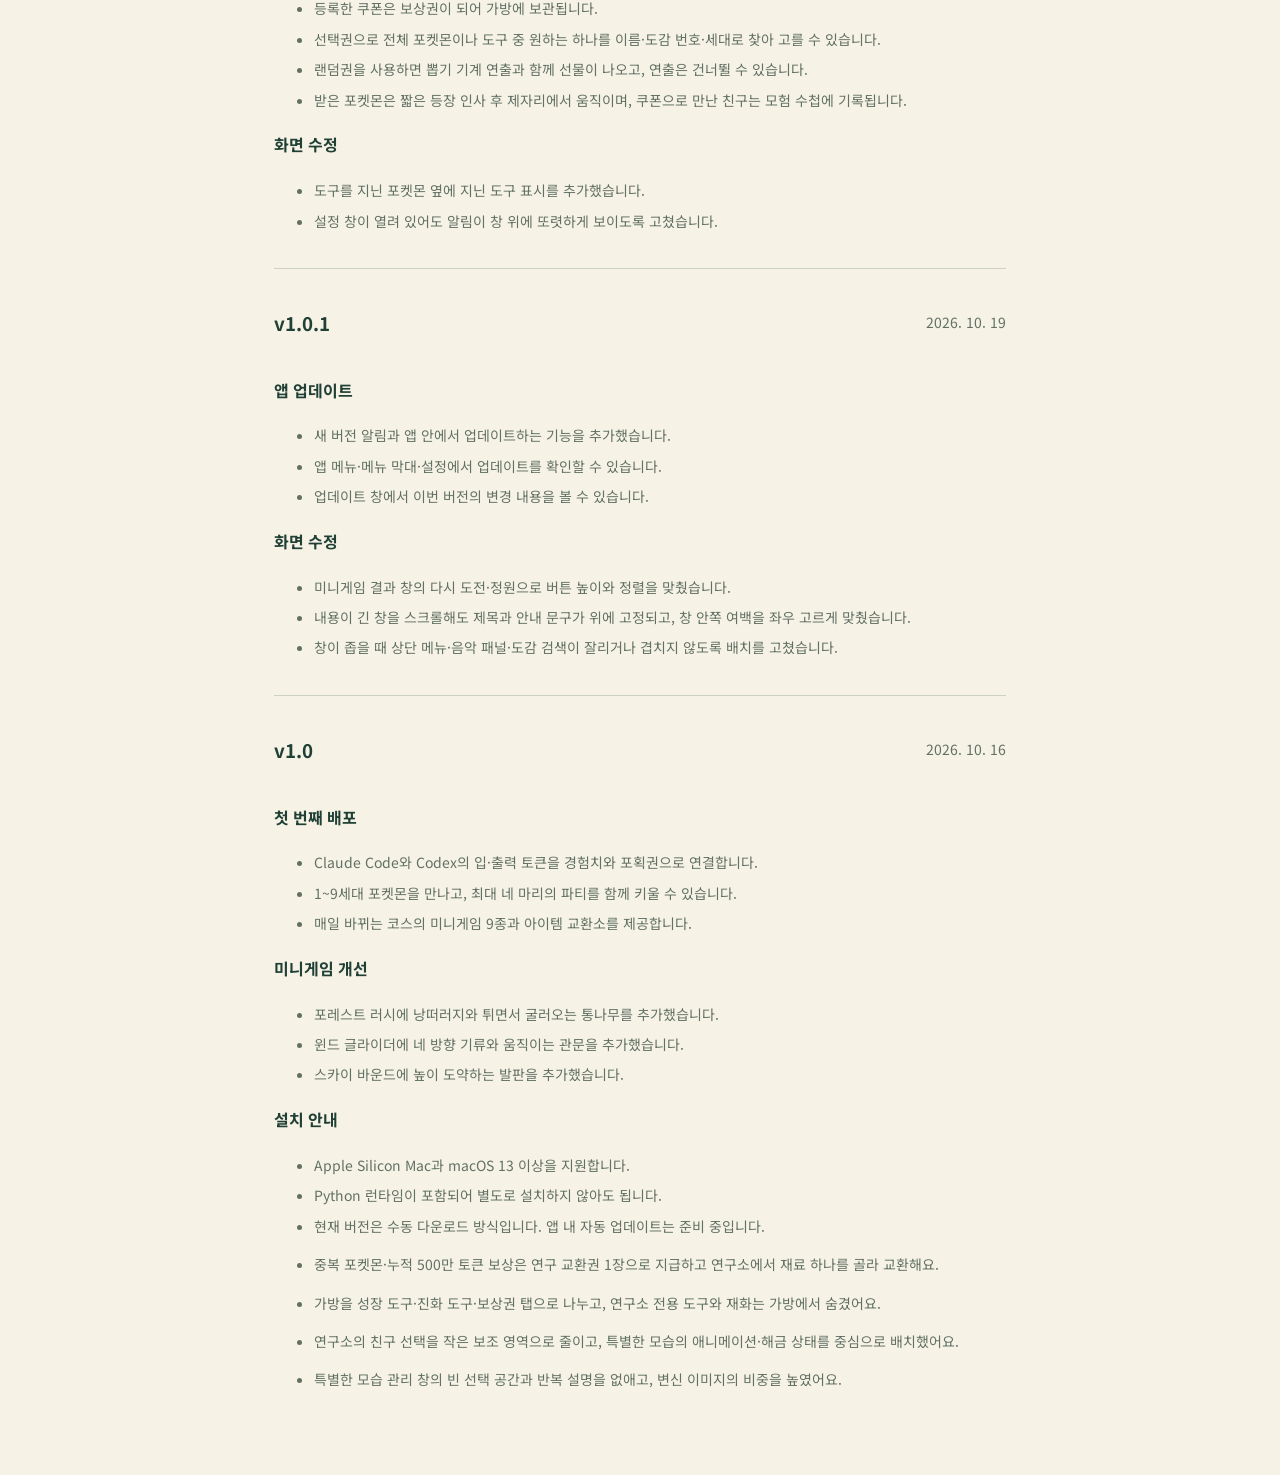
==== commit c413d424: "Update download website and release notes" ====
--- a/docs/release-notes.html
+++ b/docs/release-notes.html
@@ -1 +1 @@
-<!doctype html><html lang="ko"><meta charset="utf-8"><meta name="viewport" content="width=device-width, initial-scale=1"><title>포켓가든 업데이트</title><link rel="stylesheet" href="style.css?v=20261016-font-fix"><body><main class="release-page"><a href="./">← 포켓가든</a><h1>업데이트</h1><article class="release"><header><h3>v1.4.0</h3><time datetime="2026-11-02">2026. 11. 02</time></header><h4>포켓몬 연구소</h4><ul><li>포켓몬 연구소 페이지에서 변신 도구·재화·모습을 관리합니다. 교환소는 일반 도구 교환에 집중합니다.</li><li>메가스톤 도감에서 보유 포켓몬과 관계없이 전체 92종을 검색하고 교환할 수 있습니다. 플라베베나이트·냐오닉스나이트·싸리용나이트와 해당 변신 애니메이션을 추가했습니다.</li><li>모험 도장 10개에 달맞이 산과 메가링, 20개에 오래된 석실 α와 다이수프를 함께 받습니다. 두 도구는 한 개만 보유하며 반복 사용하고 이미 모은 도장도 반영합니다.</li><li>중복 포획·쿠폰 뽑기 또는 누적 입력·출력 500만 토큰마다 연구 교환권 1장을 받습니다. 날짜를 넘어 합산하고 재집계·재시작 시 중복 지급하지 않습니다.</li><li>연구 교환권 1장으로 메가나이트 스톤 또는 다이버섯 1개를 고릅니다. 메가나이트 스톤 3개로 전용 메가스톤 1개를 교환해 영구 보유하고 거다이맥스 모습 하나를 열 때는 다이버섯 3개를 사용합니다. 레쿠쟈는 메가링만 필요합니다.</li><li>기존 교환권·각성사탕은 같은 수량의 두 재화로 전환합니다. 기존 도구와 해금한 모습은 보존합니다.</li><li>연구소·가방의 포켓몬 선택을 공통 목록으로 바꿨습니다. 픽셀 이미지·레벨·지닌 도구를 확인하고 이름·도감 번호로 찾을 수 있습니다.</li></ul><h4>메가진화와 거다이맥스</h4><ul><li>다이맥스는 제거하고 메가진화 93종·거다이맥스 32종만 지원합니다. 전용 애니메이션을 적용했으며 아머까오 거다이맥스만 원본 손상으로 정지 이미지를 유지합니다.</li><li>변신한 모습은 그 포켓몬에 그대로 남습니다. 파트너를 바꿔도 풀리지 않고 여러 친구가 동시에 변신한 채로 지낼 수 있습니다. 일반 진화를 하면 원래 모습으로 돌아옵니다.</li><li>변신한 모습은 정원의 동료, 도감 카드, 파티 편성, 모험 수첩, 가방과 포켓몬 선택 목록에서도 그대로 보입니다. 미니게임은 걷기 그림이 있는 메가진화 41종을 그 모습으로 달리게 하고 나머지는 기본 모습을 씁니다.</li><li>메가진화·거다이맥스 모습인 파트너는 그 모습 그대로 GPT 펫으로 만듭니다. 기본 모습 펫과는 별도 펫(메가리자몽X, 거다이맥스 리자몽 등)으로 등록되며 파트너 패널의 등록 상태도 지금 모습 기준으로 보입니다.</li><li>홈의 특별한 모습 창과 연구소 카드는 모습이 하나뿐일 때 불필요하게 늘어나지 않고 변신 모습을 더 크게 보여 줍니다.</li></ul><h4>도감</h4><ul><li>전국도감에 메가진화·거다이맥스 탭을 추가했습니다. 변신한 적 있는 모습, 해금한 모습, 연구소에서 해금할 수 있는 모습, 아직 만나지 못한 친구를 구분합니다.</li><li>파트너를 바꾸거나 도감에서 친구를 골라도 화면 높이가 움직이지 않습니다.</li></ul><h4>정리</h4><ul><li>예전에 내린 리듬 게임의 남은 파일과 곡 보관함 기능을 모두 정리했습니다. 앱 용량이 약 7.5MB 줄었습니다.</li></ul></article><article class="release"><header><h3>v1.3.0</h3><time datetime="2026-10-22">2026. 10. 22</time></header><h4>새로운 풍경</h4><ul><li>모험 도장을 8개부터 64개까지 하나씩 모을 때마다 빨강 구조대의 친구 에리어 57곳이 차례로 열립니다.</li><li>새싹 산책길·노을빛 호숫가·별빛 캠프를 더 섬세한 픽셀 그림으로 새로 그렸습니다.</li></ul><h4>모험 수첩</h4><ul><li>&#39;우리가 머무는 곳&#39;은 9곳씩, &#39;함께한 순간&#39;은 10개씩 페이지를 나눠 보여 줍니다.</li></ul><h4>울음소리</h4><ul><li>홈 정원의 파트너를 누르면 울음소리를 들을 수 있습니다.</li><li>울음소리가 너무 크게 들리지 않도록 음량을 낮췄습니다.</li></ul></article><article class="release"><header><h3>v1.2.0</h3><time datetime="2026-10-21">2026. 10. 21</time></header><h4>포켓몬 애니메이션</h4><ul><li>홈 정원과 파트너 패널의 포켓몬이 1~9세대 1,025종 각자의 고유한 움직임으로 움직입니다. 이로치도 그 색 그대로 움직입니다.</li><li>진화 연출과 쿠폰 선물에서 새 친구가 고유 애니메이션으로 등장합니다.</li><li>&#39;GPT 펫으로 만들기&#39;로 새로 만드는 펫이 홈 화면과 같은 움직임을 사용합니다. 이미 등록한 펫은 다시 만들면 바뀝니다.</li><li>시스템의 동작 줄이기 설정을 켜면 움직이지 않는 기본 이미지로 보여 줍니다.</li></ul><h4>울음소리</h4><ul><li>진화가 끝나거나 선물로 포켓몬을 받으면 그 포켓몬의 울음소리가 납니다.</li><li>배경음악을 끄면 울음소리도 함께 꺼지고, 창을 닫으면 바로 멈춥니다.</li></ul><h4>크레딧</h4><ul><li>게임 아트 크레딧에 애니메이션과 울음소리의 출처를 추가했습니다.</li></ul></article><article class="release"><header><h3>v1.1.1</h3><time datetime="2026-10-20">2026. 10. 20</time></header><h4>변함없는돌</h4><ul><li>지니고 있는 동안 진화하지 않는 변함없는돌을 추가했습니다. 레벨과 경험치는 계속 오르고, 가방에 돌려놓으면 다시 진화할 수 있습니다.</li><li>풀숲에서 만난 포켓몬이 변함없는돌을 지니고 있을 수 있고, 교환소에서 도구 5개로 바꿀 수 있습니다.</li><li>쿠폰으로 받는 변함없는돌 교환권을 추가했습니다.</li></ul><h4>미니게임</h4><ul><li>미니게임 코스가 하루 동안 고정되지 않고 매 판 새로 바뀌며, 바로 전 판과 같은 배치는 나오지 않습니다.</li><li>지뢰찾기도 매 판 새로운 배치로 시작합니다.</li></ul><h4>앱 업데이트</h4><ul><li>앱을 켤 때마다 새 버전을 확인해, 다시 실행하면 바로 업데이트 소식을 볼 수 있습니다.</li></ul></article><article class="release"><header><h3>v1.1.0</h3><time datetime="2026-10-20">2026. 10. 20</time></header><h4>쿠폰과 보상권</h4><ul><li>설정에서 쿠폰 코드를 등록할 수 있고, 등록이 끝나면 완료 알림을 띄웁니다.</li><li>등록한 쿠폰은 보상권이 되어 가방에 보관됩니다.</li><li>선택권으로 전체 포켓몬이나 도구 중 원하는 하나를 이름·도감 번호·세대로 찾아 고를 수 있습니다.</li><li>랜덤권을 사용하면 뽑기 기계 연출과 함께 선물이 나오고, 연출은 건너뛸 수 있습니다.</li><li>받은 포켓몬은 짧은 등장 인사 후 제자리에서 움직이며, 쿠폰으로 만난 친구는 모험 수첩에 기록됩니다.</li></ul><h4>화면 수정</h4><ul><li>도구를 지닌 포켓몬 옆에 지닌 도구 표시를 추가했습니다.</li><li>설정 창이 열려 있어도 알림이 창 위에 또렷하게 보이도록 고쳤습니다.</li></ul></article><article class="release"><header><h3>v1.0.1</h3><time datetime="2026-10-19">2026. 10. 19</time></header><h4>앱 업데이트</h4><ul><li>새 버전 알림과 앱 안에서 업데이트하는 기능을 추가했습니다.</li><li>앱 메뉴·메뉴 막대·설정에서 업데이트를 확인할 수 있습니다.</li><li>업데이트 창에서 이번 버전의 변경 내용을 볼 수 있습니다.</li></ul><h4>화면 수정</h4><ul><li>미니게임 결과 창의 다시 도전·정원으로 버튼 높이와 정렬을 맞췄습니다.</li><li>내용이 긴 창을 스크롤해도 제목과 안내 문구가 위에 고정되고, 창 안쪽 여백을 좌우 고르게 맞췄습니다.</li><li>창이 좁을 때 상단 메뉴·음악 패널·도감 검색이 잘리거나 겹치지 않도록 배치를 고쳤습니다.</li></ul></article><article class="release"><header><h3>v1.0</h3><time datetime="2026-10-16">2026. 10. 16</time></header><h4>첫 번째 배포</h4><ul><li>Claude Code와 Codex의 입·출력 토큰을 경험치와 포획권으로 연결합니다.</li><li>1~9세대 포켓몬을 만나고, 최대 네 마리의 파티를 함께 키울 수 있습니다.</li><li>매일 바뀌는 코스의 미니게임 9종과 아이템 교환소를 제공합니다.</li></ul><h4>미니게임 개선</h4><ul><li>포레스트 러시에 낭떠러지와 튀면서 굴러오는 통나무를 추가했습니다.</li><li>윈드 글라이더에 네 방향 기류와 움직이는 관문을 추가했습니다.</li><li>스카이 바운드에 높이 도약하는 발판을 추가했습니다.</li></ul><h4>설치 안내</h4><ul><li>Apple Silicon Mac과 macOS 13 이상을 지원합니다.</li><li>Python 런타임이 포함되어 별도로 설치하지 않아도 됩니다.</li><li>현재 버전은 수동 다운로드 방식입니다. 앱 내 자동 업데이트는 준비 중입니다.</li></ul><ul><li>중복 포켓몬·누적 500만 토큰 보상은 연구 교환권 1장으로 지급하고 연구소에서 재료 하나를 골라 교환해요.</li></ul><ul><li>가방을 성장 도구·진화 도구·보상권 탭으로 나누고, 연구소 전용 도구와 재화는 가방에서 숨겼어요.</li></ul><ul><li>연구소의 친구 선택을 작은 보조 영역으로 줄이고, 특별한 모습의 애니메이션·해금 상태를 중심으로 배치했어요.</li></ul><ul><li>특별한 모습 관리 창의 빈 선택 공간과 반복 설명을 없애고, 변신 이미지의 비중을 높였어요.</li></ul></article></main></body></html>+<!doctype html><html lang="ko"><meta charset="utf-8"><meta name="viewport" content="width=device-width, initial-scale=1"><title>포켓가든 업데이트</title><link rel="stylesheet" href="style.css?v=20261016-font-fix"><body><main class="release-page"><a href="./">← 포켓가든</a><h1>업데이트</h1><article class="release"><header><h3>v1.4.1</h3><time datetime="2026-11-16">2026. 11. 16</time></header><h4>화면과 사용성</h4><ul><li>진화 도구 확인 창에서 진화 전후 모습과 사용할 도구를 중앙에 배치하고, 취소·진화 버튼의 크기와 간격을 맞췄습니다.</li><li>도감의 ‘내 친구들’을 눌렀을 때 파트너와 파티가 바뀌던 문제를 수정했습니다. 파트너 선택과 파티 편성은 홈에서 할 수 있습니다.</li><li>‘내 친구들’ 카드에 마우스를 올렸을 때 배경색이 바뀌는 효과는 유지합니다.</li></ul></article><article class="release"><header><h3>v1.4.0</h3><time datetime="2026-11-02">2026. 11. 02</time></header><h4>포켓몬 연구소</h4><ul><li>포켓몬 연구소 페이지에서 변신 도구·재화·모습을 관리합니다. 교환소는 일반 도구 교환에 집중합니다.</li><li>메가스톤 도감에서 보유 포켓몬과 관계없이 전체 92종을 검색하고 교환할 수 있습니다. 플라베베나이트·냐오닉스나이트·싸리용나이트와 해당 변신 애니메이션을 추가했습니다.</li><li>모험 도장 10개에 달맞이 산과 메가링, 20개에 오래된 석실 α와 다이수프를 함께 받습니다. 두 도구는 한 개만 보유하며 반복 사용하고 이미 모은 도장도 반영합니다.</li><li>중복 포획·쿠폰 뽑기 또는 누적 입력·출력 500만 토큰마다 연구 교환권 1장을 받습니다. 날짜를 넘어 합산하고 재집계·재시작 시 중복 지급하지 않습니다.</li><li>연구 교환권 1장으로 메가나이트 스톤 또는 다이버섯 1개를 고릅니다. 메가나이트 스톤 3개로 전용 메가스톤 1개를 교환해 영구 보유하고 거다이맥스 모습 하나를 열 때는 다이버섯 3개를 사용합니다. 레쿠쟈는 메가링만 필요합니다.</li><li>기존 교환권·각성사탕은 같은 수량의 두 재화로 전환합니다. 기존 도구와 해금한 모습은 보존합니다.</li><li>연구소·가방의 포켓몬 선택을 공통 목록으로 바꿨습니다. 픽셀 이미지·레벨·지닌 도구를 확인하고 이름·도감 번호로 찾을 수 있습니다.</li></ul><h4>메가진화와 거다이맥스</h4><ul><li>다이맥스는 제거하고 메가진화 93종·거다이맥스 32종만 지원합니다. 전용 애니메이션을 적용했으며 아머까오 거다이맥스만 원본 손상으로 정지 이미지를 유지합니다.</li><li>변신한 모습은 그 포켓몬에 그대로 남습니다. 파트너를 바꿔도 풀리지 않고 여러 친구가 동시에 변신한 채로 지낼 수 있습니다. 일반 진화를 하면 원래 모습으로 돌아옵니다.</li><li>변신한 모습은 정원의 동료, 도감 카드, 파티 편성, 모험 수첩, 가방과 포켓몬 선택 목록에서도 그대로 보입니다. 미니게임은 걷기 그림이 있는 메가진화 41종을 그 모습으로 달리게 하고 나머지는 기본 모습을 씁니다.</li><li>메가진화·거다이맥스 모습인 파트너는 그 모습 그대로 GPT 펫으로 만듭니다. 기본 모습 펫과는 별도 펫(메가리자몽X, 거다이맥스 리자몽 등)으로 등록되며 파트너 패널의 등록 상태도 지금 모습 기준으로 보입니다.</li><li>홈의 특별한 모습 창과 연구소 카드는 모습이 하나뿐일 때 불필요하게 늘어나지 않고 변신 모습을 더 크게 보여 줍니다.</li></ul><h4>도감</h4><ul><li>전국도감에 메가진화·거다이맥스 탭을 추가했습니다. 변신한 적 있는 모습, 해금한 모습, 연구소에서 해금할 수 있는 모습, 아직 만나지 못한 친구를 구분합니다.</li><li>파트너를 바꾸거나 도감에서 친구를 골라도 화면 높이가 움직이지 않습니다.</li></ul><h4>정리</h4><ul><li>예전에 내린 리듬 게임의 남은 파일과 곡 보관함 기능을 모두 정리했습니다. 앱 용량이 약 7.5MB 줄었습니다.</li></ul></article><article class="release"><header><h3>v1.3.0</h3><time datetime="2026-10-22">2026. 10. 22</time></header><h4>새로운 풍경</h4><ul><li>모험 도장을 8개부터 64개까지 하나씩 모을 때마다 빨강 구조대의 친구 에리어 57곳이 차례로 열립니다.</li><li>새싹 산책길·노을빛 호숫가·별빛 캠프를 더 섬세한 픽셀 그림으로 새로 그렸습니다.</li></ul><h4>모험 수첩</h4><ul><li>&#39;우리가 머무는 곳&#39;은 9곳씩, &#39;함께한 순간&#39;은 10개씩 페이지를 나눠 보여 줍니다.</li></ul><h4>울음소리</h4><ul><li>홈 정원의 파트너를 누르면 울음소리를 들을 수 있습니다.</li><li>울음소리가 너무 크게 들리지 않도록 음량을 낮췄습니다.</li></ul></article><article class="release"><header><h3>v1.2.0</h3><time datetime="2026-10-21">2026. 10. 21</time></header><h4>포켓몬 애니메이션</h4><ul><li>홈 정원과 파트너 패널의 포켓몬이 1~9세대 1,025종 각자의 고유한 움직임으로 움직입니다. 이로치도 그 색 그대로 움직입니다.</li><li>진화 연출과 쿠폰 선물에서 새 친구가 고유 애니메이션으로 등장합니다.</li><li>&#39;GPT 펫으로 만들기&#39;로 새로 만드는 펫이 홈 화면과 같은 움직임을 사용합니다. 이미 등록한 펫은 다시 만들면 바뀝니다.</li><li>시스템의 동작 줄이기 설정을 켜면 움직이지 않는 기본 이미지로 보여 줍니다.</li></ul><h4>울음소리</h4><ul><li>진화가 끝나거나 선물로 포켓몬을 받으면 그 포켓몬의 울음소리가 납니다.</li><li>배경음악을 끄면 울음소리도 함께 꺼지고, 창을 닫으면 바로 멈춥니다.</li></ul><h4>크레딧</h4><ul><li>게임 아트 크레딧에 애니메이션과 울음소리의 출처를 추가했습니다.</li></ul></article><article class="release"><header><h3>v1.1.1</h3><time datetime="2026-10-20">2026. 10. 20</time></header><h4>변함없는돌</h4><ul><li>지니고 있는 동안 진화하지 않는 변함없는돌을 추가했습니다. 레벨과 경험치는 계속 오르고, 가방에 돌려놓으면 다시 진화할 수 있습니다.</li><li>풀숲에서 만난 포켓몬이 변함없는돌을 지니고 있을 수 있고, 교환소에서 도구 5개로 바꿀 수 있습니다.</li><li>쿠폰으로 받는 변함없는돌 교환권을 추가했습니다.</li></ul><h4>미니게임</h4><ul><li>미니게임 코스가 하루 동안 고정되지 않고 매 판 새로 바뀌며, 바로 전 판과 같은 배치는 나오지 않습니다.</li><li>지뢰찾기도 매 판 새로운 배치로 시작합니다.</li></ul><h4>앱 업데이트</h4><ul><li>앱을 켤 때마다 새 버전을 확인해, 다시 실행하면 바로 업데이트 소식을 볼 수 있습니다.</li></ul></article><article class="release"><header><h3>v1.1.0</h3><time datetime="2026-10-20">2026. 10. 20</time></header><h4>쿠폰과 보상권</h4><ul><li>설정에서 쿠폰 코드를 등록할 수 있고, 등록이 끝나면 완료 알림을 띄웁니다.</li><li>등록한 쿠폰은 보상권이 되어 가방에 보관됩니다.</li><li>선택권으로 전체 포켓몬이나 도구 중 원하는 하나를 이름·도감 번호·세대로 찾아 고를 수 있습니다.</li><li>랜덤권을 사용하면 뽑기 기계 연출과 함께 선물이 나오고, 연출은 건너뛸 수 있습니다.</li><li>받은 포켓몬은 짧은 등장 인사 후 제자리에서 움직이며, 쿠폰으로 만난 친구는 모험 수첩에 기록됩니다.</li></ul><h4>화면 수정</h4><ul><li>도구를 지닌 포켓몬 옆에 지닌 도구 표시를 추가했습니다.</li><li>설정 창이 열려 있어도 알림이 창 위에 또렷하게 보이도록 고쳤습니다.</li></ul></article><article class="release"><header><h3>v1.0.1</h3><time datetime="2026-10-19">2026. 10. 19</time></header><h4>앱 업데이트</h4><ul><li>새 버전 알림과 앱 안에서 업데이트하는 기능을 추가했습니다.</li><li>앱 메뉴·메뉴 막대·설정에서 업데이트를 확인할 수 있습니다.</li><li>업데이트 창에서 이번 버전의 변경 내용을 볼 수 있습니다.</li></ul><h4>화면 수정</h4><ul><li>미니게임 결과 창의 다시 도전·정원으로 버튼 높이와 정렬을 맞췄습니다.</li><li>내용이 긴 창을 스크롤해도 제목과 안내 문구가 위에 고정되고, 창 안쪽 여백을 좌우 고르게 맞췄습니다.</li><li>창이 좁을 때 상단 메뉴·음악 패널·도감 검색이 잘리거나 겹치지 않도록 배치를 고쳤습니다.</li></ul></article><article class="release"><header><h3>v1.0</h3><time datetime="2026-10-16">2026. 10. 16</time></header><h4>첫 번째 배포</h4><ul><li>Claude Code와 Codex의 입·출력 토큰을 경험치와 포획권으로 연결합니다.</li><li>1~9세대 포켓몬을 만나고, 최대 네 마리의 파티를 함께 키울 수 있습니다.</li><li>매일 바뀌는 코스의 미니게임 9종과 아이템 교환소를 제공합니다.</li></ul><h4>미니게임 개선</h4><ul><li>포레스트 러시에 낭떠러지와 튀면서 굴러오는 통나무를 추가했습니다.</li><li>윈드 글라이더에 네 방향 기류와 움직이는 관문을 추가했습니다.</li><li>스카이 바운드에 높이 도약하는 발판을 추가했습니다.</li></ul><h4>설치 안내</h4><ul><li>Apple Silicon Mac과 macOS 13 이상을 지원합니다.</li><li>Python 런타임이 포함되어 별도로 설치하지 않아도 됩니다.</li><li>현재 버전은 수동 다운로드 방식입니다. 앱 내 자동 업데이트는 준비 중입니다.</li></ul><ul><li>중복 포켓몬·누적 500만 토큰 보상은 연구 교환권 1장으로 지급하고 연구소에서 재료 하나를 골라 교환해요.</li></ul><ul><li>가방을 성장 도구·진화 도구·보상권 탭으로 나누고, 연구소 전용 도구와 재화는 가방에서 숨겼어요.</li></ul><ul><li>연구소의 친구 선택을 작은 보조 영역으로 줄이고, 특별한 모습의 애니메이션·해금 상태를 중심으로 배치했어요.</li></ul><ul><li>특별한 모습 관리 창의 빈 선택 공간과 반복 설명을 없애고, 변신 이미지의 비중을 높였어요.</li></ul></article></main></body></html>
